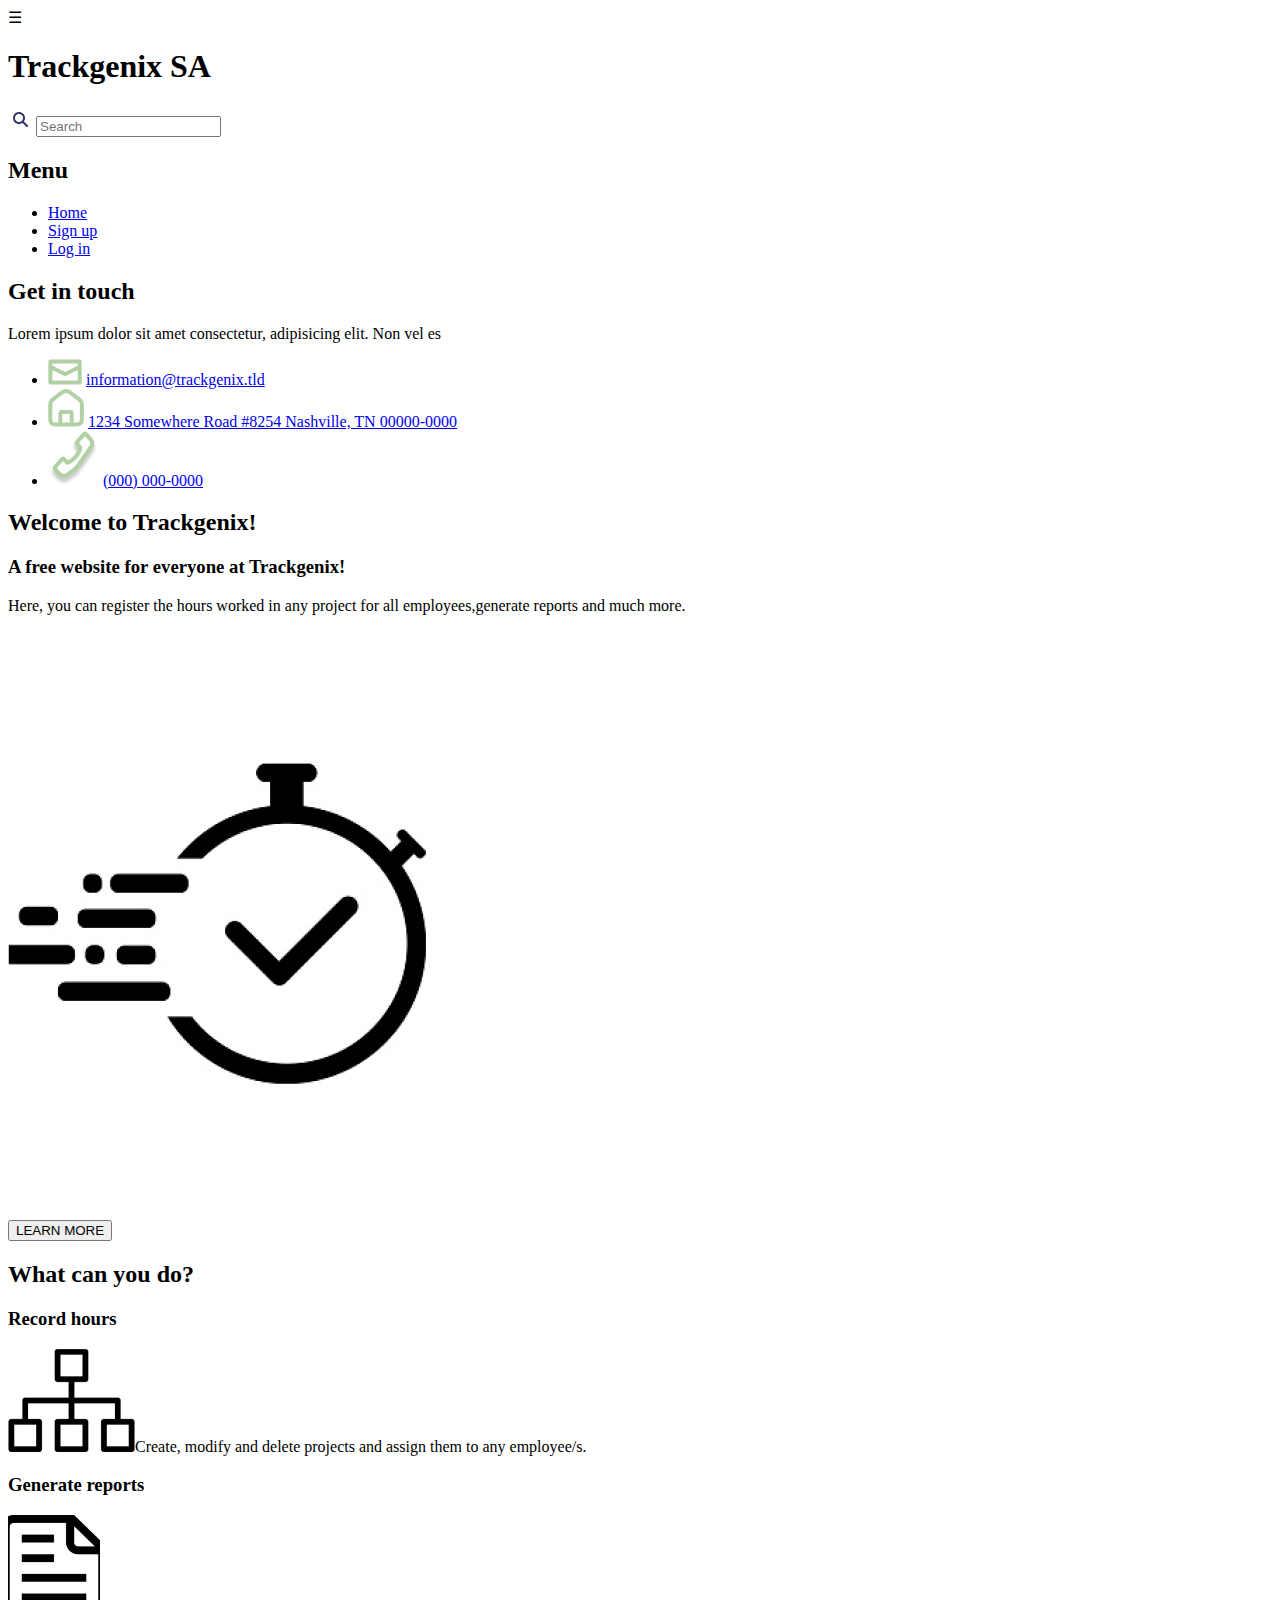
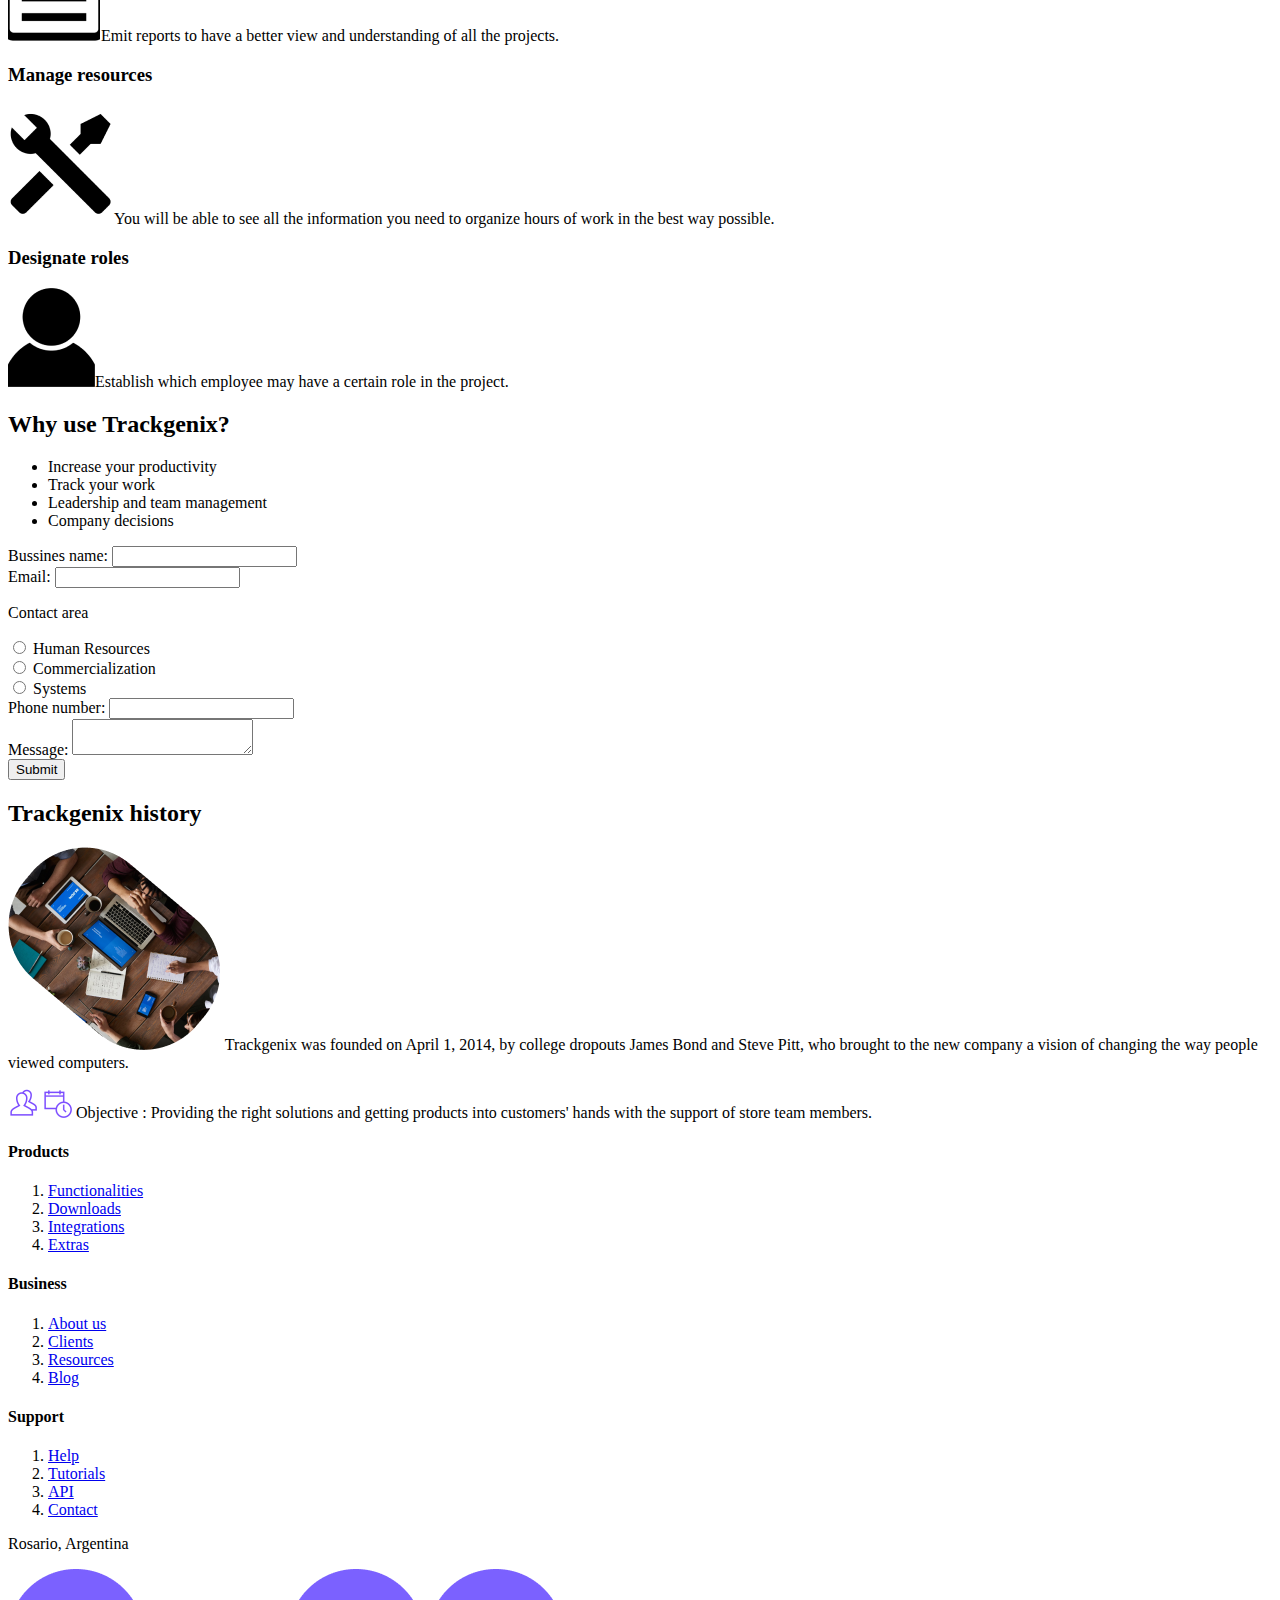
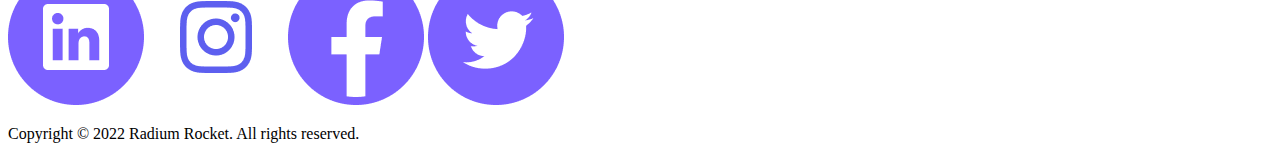
==== Semana-03/index.html @ 4012b926 "BaSP-2022: Creation of week-03 folder" ====
<!DOCTYPE html>
<html lang="en">
    <head>
        <meta charset="UTF-8">
        <meta http-equiv="X-UA-Compatible" content="IE=edge">
        <meta name="viewport" content="width=device-width, initial-scale=1.0">
        <meta name="author" content="melinabgiacone@gmail.com">
        <title>Trackgenix</title>
    </head>
    <body>
        <header>
            <div class="icon">
                <span>&#9776;</span>
                <h1>Trackgenix SA</h1>
            </div>
        </header>
        <aside>
            <div class="search">
                <img src="images/lupa.png"> 
                <input type="text" placeholder="Search">
            </div>
            <div class="menu">
                <h2>Menu</h2>
                <ul>
                    <li>
                        <a href="#">Home</a>
                    </li>
                    <li>
                        <a href="#">Sign up</a>
                    </li>
                    <li>
                        <a href="#">Log in</a>
                    </li>
                </ul>
            </div>
            <div class="touch">
                <h2>Get in touch</h2>
                <p>
                    Lorem ipsum dolor sit amet consectetur, adipisicing elit. Non vel es
                </p>
                <ul>
                    <li>
                        <img src="images/mail.png">
                        <a href="mailito:information@trackgenix.tld">information@trackgenix.tld</a>
                    </li>
                    <li>
                        <img src="images/address.png">
                        <a href="address">1234 Somewhere Road #8254 Nashville, TN 00000-0000</a>
                    </li>
                    <li>
                        <img src="images/number.png">
                        <a href="number">(000) 000-0000</a>
                    </li>
                </ul>
            </div>
        </aside>
        <main>
            <section>
                <h2>Welcome to Trackgenix!</h2>
                <h3>A free website for everyone at Trackgenix!</h3>
                <p>
                    Here, you can register the hours worked in any project for all employees,generate reports and much more.
                </p>
                <img src="images/clock.png">
                <form>
                    <a href="#">
                    <input type="button" value="LEARN MORE">
                    </a>
                </form>
            </section>
            <section>
                <h2>What can you do?</h2>
                <div class="record-hours">
                    <h3>Record hours</h3>
                    <p>
                        <img src="images/hour.png">Create, modify and delete projects and assign them to any employee/s.
                    </p>
                </div>
                <div class="generate-reports">  
                    <h3>Generate reports</h3>
                    <p>
                        <img src="images/report.png">Emit reports to have a better view and understanding of all the projects.
                    </p>
                </div>
                <div class="manage-resources">  
                    <h3>Manage resources</h3>
                    <p>
                        <img src="images/resources.png">You will be able to see all the information you need to organize hours of work in the best way possible.
                    </p>
                </div>
                <div class="designate-roles"> 
                    <h3>Designate roles</h3>
                    <p>
                        <img src="images/roles.png">Establish which employee may have a certain role in the project.
                    </p>
                </div>
            </section>
            <section>
                <h2>Why use Trackgenix?</h2>
                <ul>
                    <li>Increase your productivity</li>
                    <li>Track your work</li>
                    <li>Leadership and team management</li>
                    <li>Company decisions</li>
                </ul>
            </section>
            <section>
                <form>
                    <div class="bussines-name">
                        <label for="bname">Bussines name:</label>
                        <input type="text" id="bname" name="bname">
                    </div>
                    <div class="email">
                        <label for="email">Email:</label>
                        <input type="email" id="email" name="email">
                    </div>
                    <div class="contact-area">
                        <p>Contact area</p>
                        <input type="radio" id="hresources" name="contact-area" value="hresources">
                        <label for="hresources">Human Resources</label><br>
                        <input type="radio" id="commer" name="contact-area" value="commer">
                        <label for="commer">Commercialization</label><br>
                        <input type="radio" id="systems" name="contact-area" value="systems">
                        <label for="systems">Systems</label>
                    </div>
                    <div class="number">
                        <label for="number">Phone number:</label>
                        <input type="tel" id="number" name="number">
                    </div>
                    <div class="msg">
                        <label for="msg">Message:</label>
                        <textarea id="Msg" name="msg"></textarea>
                    </div>
                    <div class="submit">
                    <input type="submit" value="Submit">
                    </div>
                </form>
            </section>
            <section>
                <h2>Trackgenix history</h2>
                <p>
                    <img src="images/history.png">
                    Trackgenix was founded on April 1, 2014, by college dropouts James Bond and
                    Steve Pitt, who brought to the new company a vision of changing the way people viewed computers.
                </p>
                <p>
                    <img src="images/data.png">
                    <img src="images/effective.png">
                    Objective : Providing the right solutions and getting products into 
                    customers' hands with the support of store team members.
                </p>
            </section>
            <nav>
                <div class="products">
                    <h4>Products</h4>
                    <ol>
                        <li><a href="#">Functionalities</a></li>
                        <li><a href="#">Downloads</a></li>
                        <li><a href="#">Integrations</a></li>
                        <li><a href="#">Extras</a></li>
                    </ol>
                </div>
                <div class="business">
                    <h4>Business</h4>
                    <ol>
                        <li><a href="#">About us</a></li>
                        <li><a href="#">Clients</a></li>
                        <li><a href="#">Resources</a></li>
                        <li><a href="#">Blog</a></li>
                    </ol>
                </div>
                <div class="support">
                    <h4>Support</h4>
                    <ol>
                        <li><a href="#">Help</a></li>
                        <li><a href="#">Tutorials</a></li>
                        <li><a href="#">API</a></li>
                        <li><a href="#">Contact</a></li>
                    </ol>
                </div>
            </nav>
        </main>
        <footer>
            <p>Rosario, Argentina</p>
            <div class="redes-sociales">
                <a href="#"><img src="images/linkedin.png"></a>
                <a href="#"><img src="images/ig.png"></a>
                <a href="#"><img src="images/fb.png"></a>
                <a href="#"><img src="images/tw.png"></a>
            </div>
            <p>
                Copyright © 2022 Radium Rocket. All rights reserved.
            </p>
        </footer>
    </body>
</html>
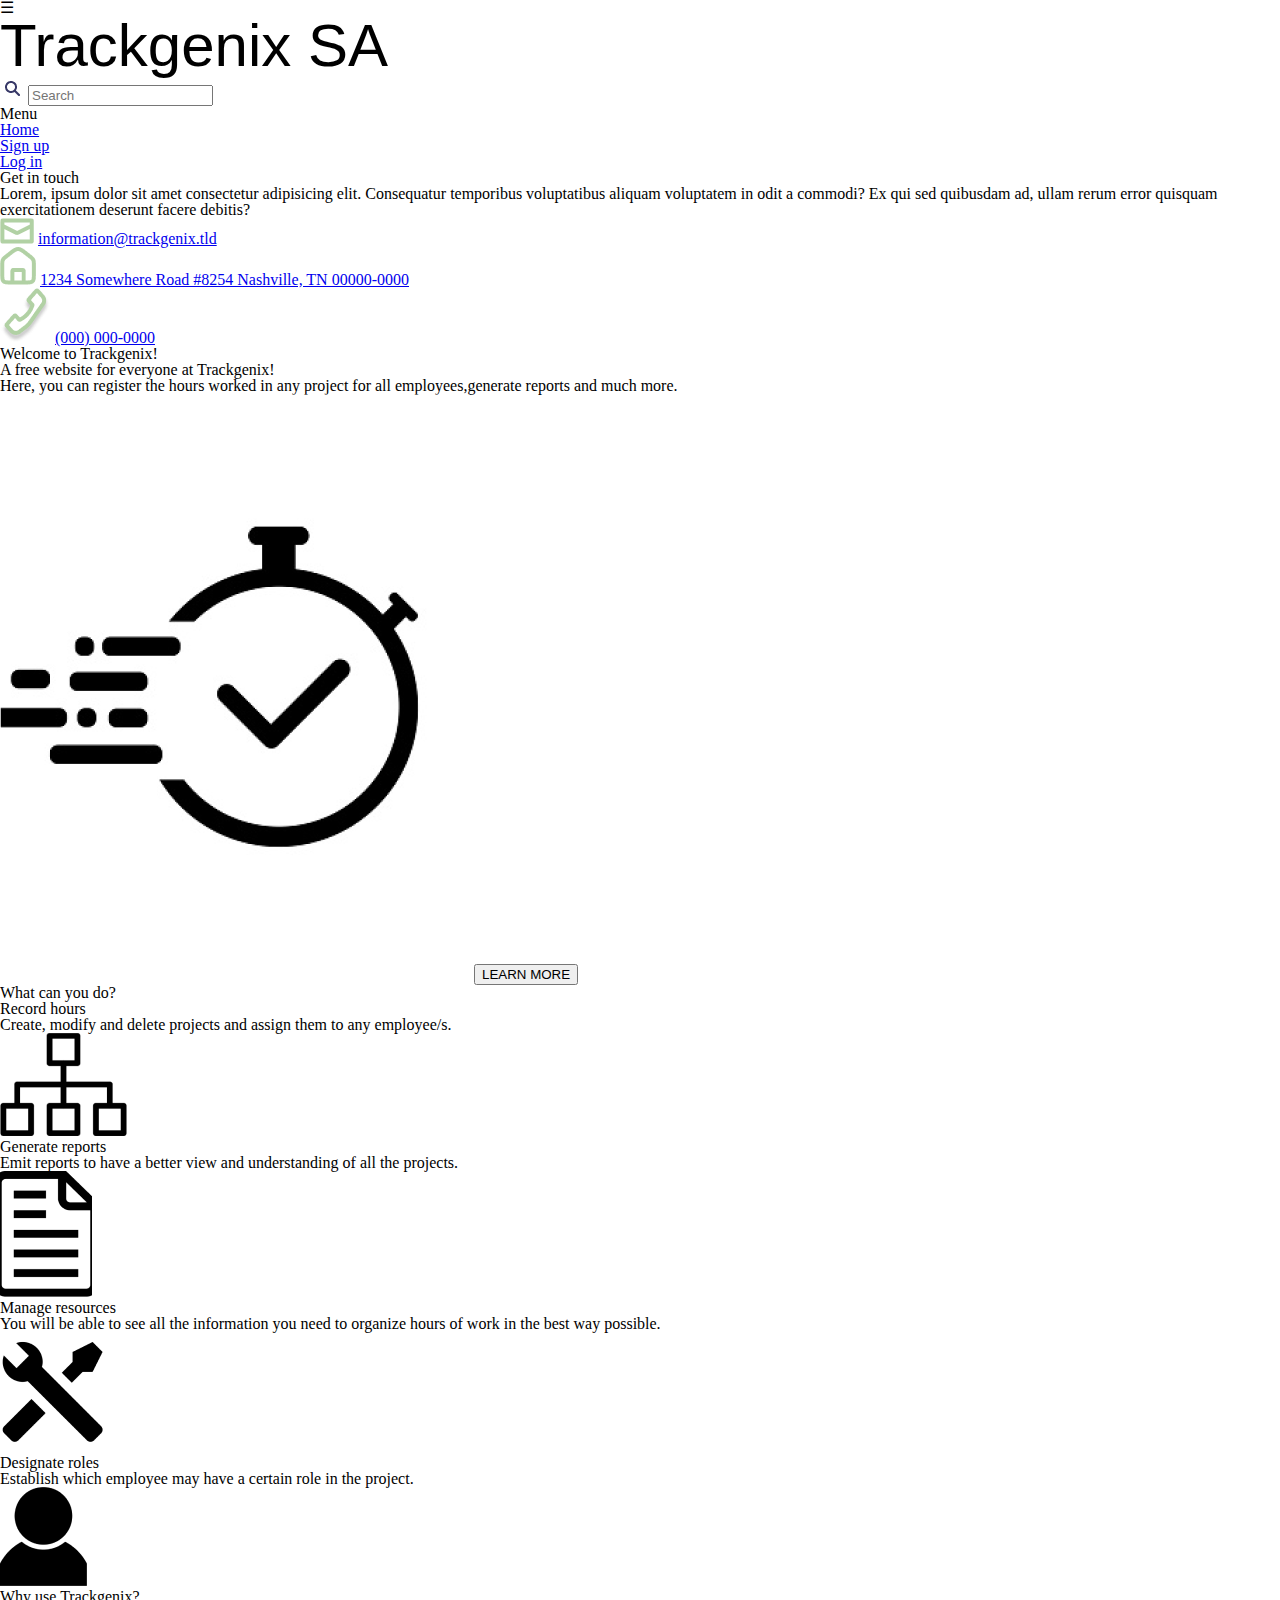
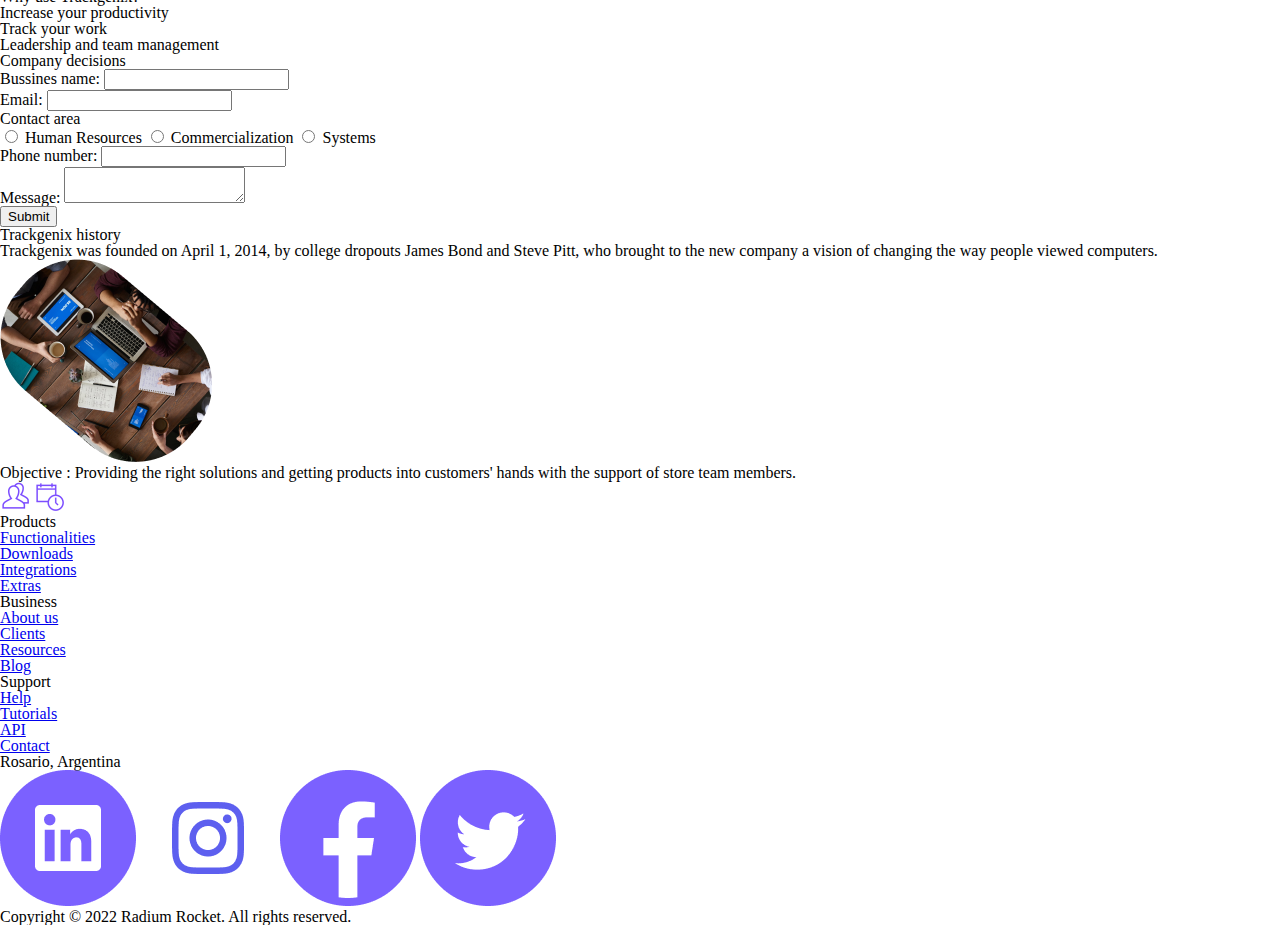
==== commit c661dbdc: "Html correcction with Diego feedback" ====
--- a/Semana-03/index.html
+++ b/Semana-03/index.html
@@ -5,6 +5,8 @@
         <meta http-equiv="X-UA-Compatible" content="IE=edge">
         <meta name="viewport" content="width=device-width, initial-scale=1.0">
         <meta name="author" content="melinabgiacone@gmail.com">
+        <link rel="stylesheet" href="./css/reset.css">
+        <link rel="stylesheet" href="./css/style.css">
         <title>Trackgenix</title>
     </head>
     <body>
@@ -16,11 +18,11 @@
         </header>
         <aside>
             <div class="search">
-                <img src="images/lupa.png"> 
+                <img src="images/lens.png" alt="magnifying glass"> 
                 <input type="text" placeholder="Search">
             </div>
             <div class="menu">
-                <h2>Menu</h2>
+                <span>Menu</span>
                 <ul>
                     <li>
                         <a href="#">Home</a>
@@ -34,21 +36,23 @@
                 </ul>
             </div>
             <div class="touch">
-                <h2>Get in touch</h2>
-                <p>
-                    Lorem ipsum dolor sit amet consectetur, adipisicing elit. Non vel es
+                <span>Get in touch</span>
+                <p>
+                    Lorem, ipsum dolor sit amet consectetur adipisicing elit. Consequatur temporibus voluptatibus 
+                    aliquam voluptatem in odit a commodi? Ex qui sed quibusdam ad, ullam rerum error quisquam 
+                    exercitationem deserunt facere debitis?
                 </p>
                 <ul>
                     <li>
-                        <img src="images/mail.png">
+                        <img src="images/mail.png" alt="email">
                         <a href="mailito:information@trackgenix.tld">information@trackgenix.tld</a>
                     </li>
                     <li>
-                        <img src="images/address.png">
+                        <img src="images/address.png" alt="address">
                         <a href="address">1234 Somewhere Road #8254 Nashville, TN 00000-0000</a>
                     </li>
                     <li>
-                        <img src="images/number.png">
+                        <img src="images/number.png" alt="phone number">
                         <a href="number">(000) 000-0000</a>
                     </li>
                 </ul>
@@ -61,38 +65,38 @@
                 <p>
                     Here, you can register the hours worked in any project for all employees,generate reports and much more.
                 </p>
-                <img src="images/clock.png">
-                <form>
-                    <a href="#">
-                    <input type="button" value="LEARN MORE">
-                    </a>
-                </form>
+                <img src="images/clock.png" alt="clock">
+                <input type="button" value="LEARN MORE">
             </section>
             <section>
                 <h2>What can you do?</h2>
                 <div class="record-hours">
                     <h3>Record hours</h3>
                     <p>
-                        <img src="images/hour.png">Create, modify and delete projects and assign them to any employee/s.
-                    </p>
+                        Create, modify and delete projects and assign them to any employee/s.
+                    </p>
+                    <img src="images/hour.png" alt="hour">
                 </div>
                 <div class="generate-reports">  
                     <h3>Generate reports</h3>
                     <p>
-                        <img src="images/report.png">Emit reports to have a better view and understanding of all the projects.
-                    </p>
+                        Emit reports to have a better view and understanding of all the projects.
+                    </p>
+                    <img src="images/report.png" alt="report">
                 </div>
                 <div class="manage-resources">  
                     <h3>Manage resources</h3>
                     <p>
-                        <img src="images/resources.png">You will be able to see all the information you need to organize hours of work in the best way possible.
-                    </p>
+                        You will be able to see all the information you need to organize hours of work in the best way possible.
+                    </p>
+                    <img src="images/resources.png" alt="resources">
                 </div>
                 <div class="designate-roles"> 
                     <h3>Designate roles</h3>
                     <p>
-                        <img src="images/roles.png">Establish which employee may have a certain role in the project.
-                    </p>
+                        Establish which employee may have a certain role in the project.
+                    </p>
+                    <img src="images/roles.png" alt="roles">
                 </div>
             </section>
             <section>
@@ -117,9 +121,9 @@
                     <div class="contact-area">
                         <p>Contact area</p>
                         <input type="radio" id="hresources" name="contact-area" value="hresources">
-                        <label for="hresources">Human Resources</label><br>
+                        <label for="hresources">Human Resources</label>
                         <input type="radio" id="commer" name="contact-area" value="commer">
-                        <label for="commer">Commercialization</label><br>
+                        <label for="commer">Commercialization</label>
                         <input type="radio" id="systems" name="contact-area" value="systems">
                         <label for="systems">Systems</label>
                     </div>
@@ -139,16 +143,16 @@
             <section>
                 <h2>Trackgenix history</h2>
                 <p>
-                    <img src="images/history.png">
                     Trackgenix was founded on April 1, 2014, by college dropouts James Bond and
                     Steve Pitt, who brought to the new company a vision of changing the way people viewed computers.
                 </p>
-                <p>
-                    <img src="images/data.png">
-                    <img src="images/effective.png">
+                <img src="images/history.png" alt="history">
+                <p>
                     Objective : Providing the right solutions and getting products into 
                     customers' hands with the support of store team members.
                 </p>
+                <img src="images/data.png" alt="security data">
+                <img src="images/effective.png" alt="effective">
             </section>
             <nav>
                 <div class="products">
@@ -183,10 +187,10 @@
         <footer>
             <p>Rosario, Argentina</p>
             <div class="redes-sociales">
-                <a href="#"><img src="images/linkedin.png"></a>
-                <a href="#"><img src="images/ig.png"></a>
-                <a href="#"><img src="images/fb.png"></a>
-                <a href="#"><img src="images/tw.png"></a>
+                <a href="#"><img src="images/linkedin.png" alt="linkedin"></a>
+                <a href="#"><img src="images/ig.png" alt="instagram"></a>
+                <a href="#"><img src="images/fb.png" alt="facebook"></a>
+                <a href="#"><img src="images/tw.png" alt="twitter"></a>
             </div>
             <p>
                 Copyright © 2022 Radium Rocket. All rights reserved.
--- a/Semana-03/css/style.css
+++ b/Semana-03/css/style.css
@@ -0,0 +1,5 @@
+h1 {
+    color: 000000;
+    font-size: 60px;
+    font-family: 'Raleway', sans-serif;
+}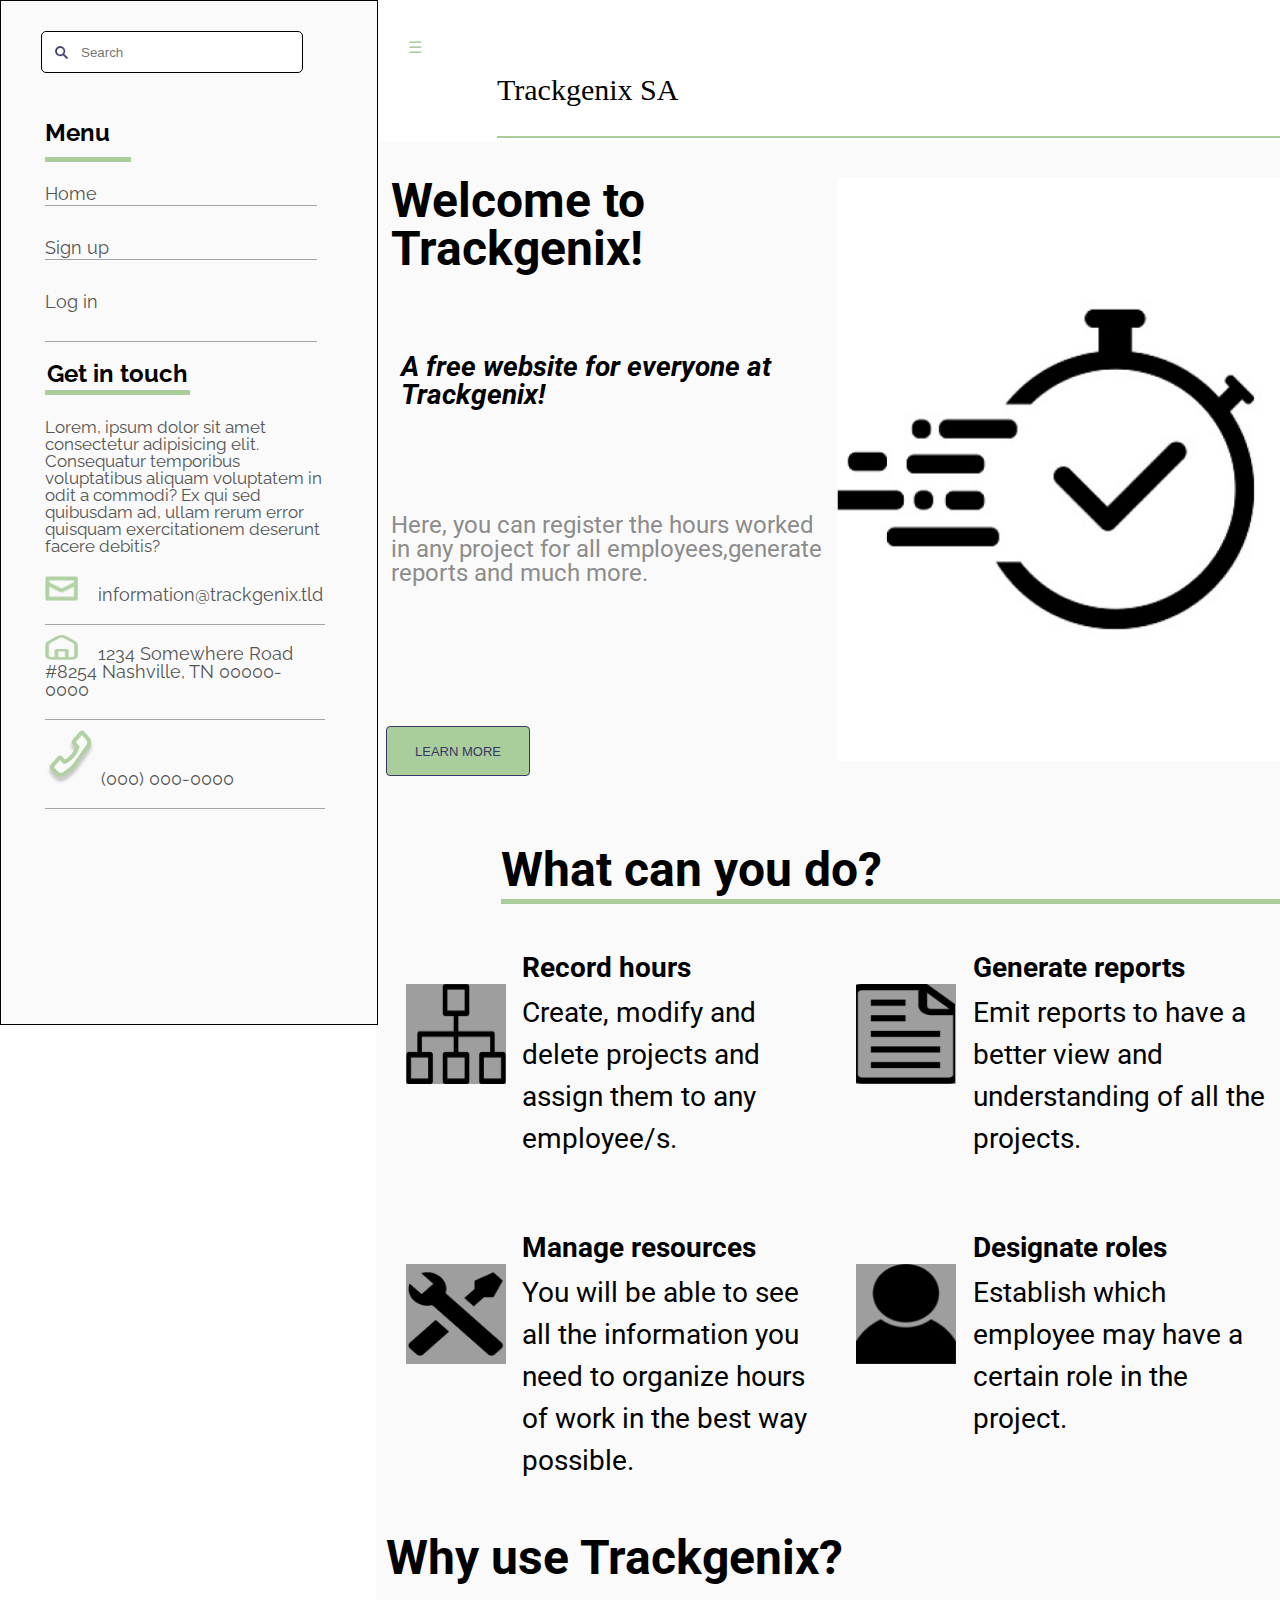
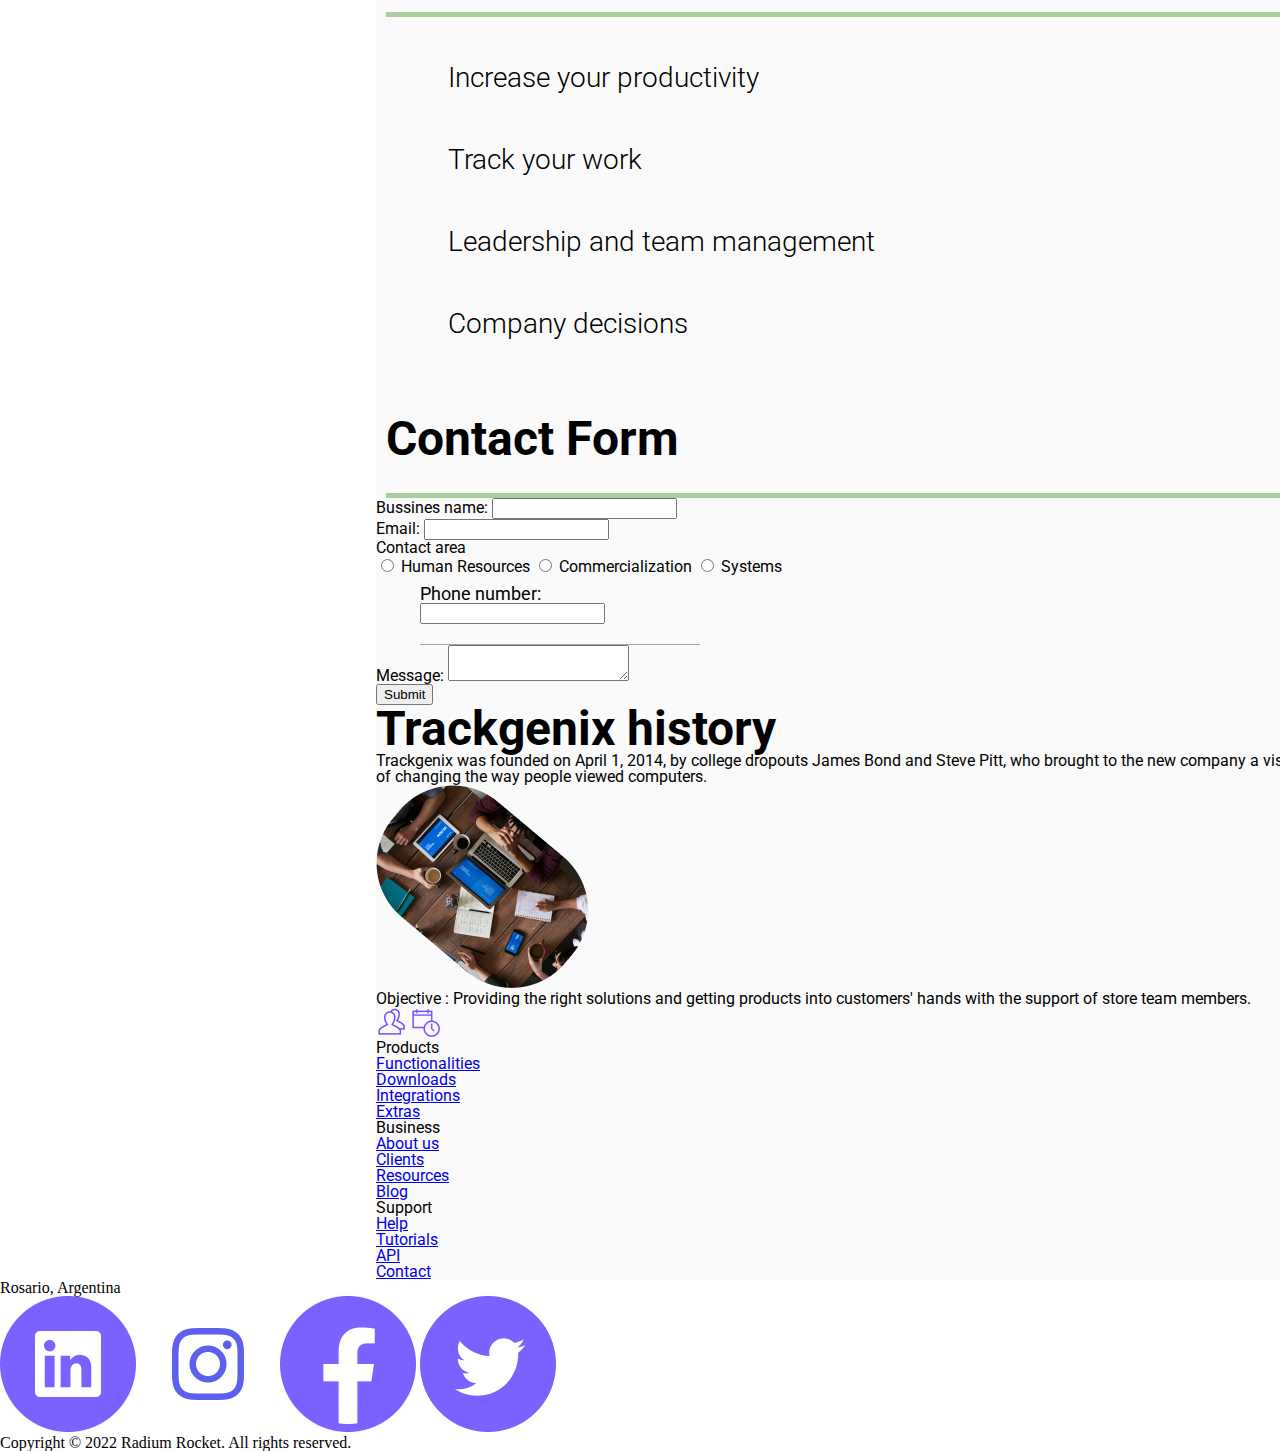
==== commit b8ee199b: "BaSP-Week03-2022: Create css for section Welcome, Why use and What can you do" ====
--- a/Semana-03/index.html
+++ b/Semana-03/index.html
@@ -7,30 +7,37 @@
         <meta name="author" content="melinabgiacone@gmail.com">
         <link rel="stylesheet" href="./css/reset.css">
         <link rel="stylesheet" href="./css/style.css">
+        <link rel="preconnect" href="https://fonts.googleapis.com"> 
+        <link rel="preconnect" href="https://fonts.gstatic.com" crossorigin> 
+        <link href="https://fonts.googleapis.com/css2?family=Raleway:wght@100&family=Roboto:wght@100&display=swap" rel="stylesheet">
+        <link rel="preconnect" href="https://fonts.googleapis.com"> 
+        <link rel="preconnect" href="https://fonts.gstatic.com" crossorigin> 
+        <link href="https://fonts.googleapis.com/css2?family=Roboto:wght@100&display=swap" rel="stylesheet">
         <title>Trackgenix</title>
     </head>
     <body>
         <header>
-            <div class="icon">
+            <div class="header">
                 <span>&#9776;</span>
                 <h1>Trackgenix SA</h1>
             </div>
+            <div class="line"></div>
         </header>
         <aside>
             <div class="search">
-                <img src="images/lens.png" alt="magnifying glass"> 
-                <input type="text" placeholder="Search">
+                <img src="images/lens.png" class="img-len" alt="magnifying glass"> 
+                <input type="text"  class="input-search" placeholder="Search">
             </div>
             <div class="menu">
-                <span>Menu</span>
+                <p>Menu</p>
                 <ul>
-                    <li>
+                    <li class="home">
                         <a href="#">Home</a>
                     </li>
-                    <li>
+                    <li class="sign-up">
                         <a href="#">Sign up</a>
                     </li>
-                    <li>
+                    <li class="log-in">
                         <a href="#">Log in</a>
                     </li>
                 </ul>
@@ -43,63 +50,72 @@
                     exercitationem deserunt facere debitis?
                 </p>
                 <ul>
-                    <li>
-                        <img src="images/mail.png" alt="email">
+                    <li class="mail">
+                        <img src="images/mail.png" class="img-mail" alt="email">
                         <a href="mailito:information@trackgenix.tld">information@trackgenix.tld</a>
                     </li>
-                    <li>
-                        <img src="images/address.png" alt="address">
+                    <li class="address">
+                        <img src="images/address.png" class="img-address" alt="address">
                         <a href="address">1234 Somewhere Road #8254 Nashville, TN 00000-0000</a>
                     </li>
-                    <li>
-                        <img src="images/number.png" alt="phone number">
+                    <li class="number">
+                        <img src="images/number.png" class="img-number" alt="phone number">
                         <a href="number">(000) 000-0000</a>
                     </li>
                 </ul>
+            </div>
             </div>
         </aside>
         <main>
-            <section>
+            <section class="introduction">
+                <img src="images/clock.png" alt="clock">
                 <h2>Welcome to Trackgenix!</h2>
                 <h3>A free website for everyone at Trackgenix!</h3>
                 <p>
                     Here, you can register the hours worked in any project for all employees,generate reports and much more.
                 </p>
-                <img src="images/clock.png" alt="clock">
                 <input type="button" value="LEARN MORE">
             </section>
-            <section>
+            <section class="what-can-you-do">
                 <h2>What can you do?</h2>
-                <div class="record-hours">
-                    <h3>Record hours</h3>
-                    <p>
-                        Create, modify and delete projects and assign them to any employee/s.
-                    </p>
+                <div class="to-do-box">
+                    <div class="content-box">
+                        <h3>Record hours</h3>
+                        <p>
+                            Create, modify and delete projects and assign them to any employee/s.
+                        </p>
+                    </div>
                     <img src="images/hour.png" alt="hour">
-                </div>
-                <div class="generate-reports">  
-                    <h3>Generate reports</h3>
-                    <p>
-                        Emit reports to have a better view and understanding of all the projects.
-                    </p>
+                </div>  
+                <div class="to-do-box">
+                    <div class="content-box">
+                        <h3>Generate reports</h3>
+                        <p>
+                            Emit reports to have a better view and understanding of all the projects.
+                        </p>
+                    </div>
                     <img src="images/report.png" alt="report">
-                </div>
-                <div class="manage-resources">  
-                    <h3>Manage resources</h3>
-                    <p>
-                        You will be able to see all the information you need to organize hours of work in the best way possible.
-                    </p>
+                </div>  
+                <div class="to-do-box">  
+                    <div class="content-box">
+                        <h3>Manage resources</h3>
+                        <p>
+                            You will be able to see all the information you need to organize hours of work in the best way possible.
+                        </p>
+                    </div>
                     <img src="images/resources.png" alt="resources">
                 </div>
-                <div class="designate-roles"> 
-                    <h3>Designate roles</h3>
-                    <p>
-                        Establish which employee may have a certain role in the project.
-                    </p>
+                <div class="to-do-box">
+                    <div class="content-box">
+                        <h3>Designate roles</h3>
+                        <p>
+                            Establish which employee may have a certain role in the project.
+                        </p>
+                    </div>
                     <img src="images/roles.png" alt="roles">
                 </div>
             </section>
-            <section>
+            <section class="why-use">
                 <h2>Why use Trackgenix?</h2>
                 <ul>
                     <li>Increase your productivity</li>
@@ -108,7 +124,8 @@
                     <li>Company decisions</li>
                 </ul>
             </section>
-            <section>
+            <section class="contact-form">
+                <h2>Contact Form</h2>
                 <form>
                     <div class="bussines-name">
                         <label for="bname">Bussines name:</label>
--- a/Semana-03/css/style.css
+++ b/Semana-03/css/style.css
@@ -1,5 +1,352 @@
-h1 {
-    color: 000000;
-    font-size: 60px;
+    .header {
+        display: inline-block;
+        width: 1064px;
+        height: 156px;
+        margin-left: 376px;
+    }
+
+    .header > span {
+                    display:inline-block;
+                    position: absolute;
+                    width: 36px;
+                    height: 36px;
+                    margin-left: 32px;
+                    margin-top: 40px;
+                    color: #AACE9B;
+                }
+    
+    .header > h1 {
+                    margin-left: 121px;
+                    margin-top: 75px;
+                    color: #000000;
+                    font-size: 30px;
+                }
+
+    .line {
+        border-top: 2px solid #AACE9B;
+        height: 3px;
+        max-width: 867px;
+        padding: 0px;
+        margin: -20px 0px 0px 497px;
+    }
+    
+    aside
+   {
+    position:fixed;
+    width: 376px;
+    height: 1023px;
+    left: 0;
+    top: 0;
     font-family: 'Raleway', sans-serif;
-}+    border:1px solid #000000;
+    background-color: #FAFAFA;
+    }
+
+    .search
+    {
+        margin-top: 0px;
+        margin-left: 40px;
+    }
+
+    .search > input::placeholder {
+        position: relative;
+        left: 37px;
+    }
+
+    .img-len {
+        position: absolute;
+        height: 20px;
+        width: 20px;
+        margin-top: 41px;
+        margin-left: 10px;
+        z-index: 1;
+    }
+
+    
+    .input-search
+    {   
+        position: absolute;
+        width: 256px;
+        height: 38px;
+        margin-top: 30px;
+        border: 1px solid #000000;
+        border-radius: 5px;
+    }
+
+    
+
+    .menu > p {
+        color: #000000;
+        width: 86px;
+        font-size: 24px;
+        font-weight: bold;
+        margin-top: 120px;
+        margin-left: 44px;
+        border-bottom: 5px solid #AACE9B;
+        padding-bottom: 12px;
+    }
+
+    .home {
+            width: 272px;
+            font-size: 18px; 
+            border-bottom: solid 1px #a4a4a4;
+            padding-bottom: 2px;
+            margin-top: 23px;
+            margin-left: 44px;
+    }
+
+    .home a {
+        text-decoration: none;
+        color: #545454;
+    }
+
+    .sign-up {
+            width: 272px;
+            color: #545454;
+            font-size: 18px; 
+            border-bottom: solid 1px #a4a4a4;
+            padding-bottom: 2px;
+            margin-top: 33px;
+            margin-left: 44px;
+    }
+
+    .sign-up a {
+        text-decoration: none;
+        color: #545454;
+    }
+
+
+
+    .log-in {
+            width: 272px;
+            color: #545454;
+            font-size: 18px;
+            margin-top: 33px;
+            margin-left: 44px;
+            border-bottom: solid 1px #a4a4a4;
+            padding-bottom: 30px;
+            margin-bottom: 20px;
+
+    }
+
+    .log-in a {
+        text-decoration: none;
+        color: #545454;
+    }
+
+    .touch > span {
+        color: #000000;
+        width: 179px;
+        font-size: 24px;
+        font-weight: bold;
+        margin-left: 44px;
+        border-bottom: 5px solid #AACE9B;
+        padding: 2px;
+    }
+
+    .touch > p {
+        width: 279px;
+        height: 147px;
+        color: #545454;
+        font-size: 17px;
+        margin-left: 44px;
+        margin-top: 33px;
+    }
+
+    .mail {
+        width: 280px;
+        font-size: 18px; 
+        border-bottom: solid 1px #a4a4a4;
+        padding-bottom: 20px;
+        margin-top: 10px;
+        margin-left: 44px;
+}
+
+    .mail a {
+        text-decoration: none;
+        color: #545454;
+}
+
+    .img-mail {
+        width: 33px;
+        height: 25px;
+        padding-right: 15px ;
+    }
+
+    .address {
+        width: 280px;
+        font-size: 18px; 
+        border-bottom: solid 1px #a4a4a4;
+        padding-bottom: 20px;
+        margin-top: 10px;
+        margin-left: 44px;
+}
+
+    .address a {
+        text-decoration: none;
+        color: #545454;
+}
+
+    .img-address {
+        width: 33px;
+        height: 25px;
+        padding-right: 15px ;
+    }
+
+    .number {
+        width: 280px;
+        font-size: 18px; 
+        border-bottom: solid 1px #a4a4a4;
+        padding-bottom: 20px;
+        margin-top: 10px;
+        margin-left: 44px;
+}
+
+    .number a {
+        text-decoration: none;
+        color: #545454;
+}
+
+    .img-phone {
+        width: 25px;
+        height: 25px;
+        padding-right: 15px ;
+    }
+
+    main {
+        display: inline-block;
+        margin-left: 376px;
+        font-family: 'Roboto', sans-serif;
+        background-color: #FAFAFA;
+
+    }
+   
+
+    h2 {
+        font-size: 48px;
+        font-weight: bold;
+    }
+
+    .introduction > h2 {
+        width: 413px;
+        margin-left: 15px;
+        margin-top: 36px;
+        }
+
+    .introduction > h3 {
+        width: 426px ;
+        height: 84px;
+        font-style: italic;
+        font-size: 28px;
+        margin-left: 25px;
+        margin-top: 80px;
+    }
+
+    .introduction > p {
+        width: 557px;
+        height: 180px;
+        font-size: 24px;
+        color: #8c8c8c;
+        margin-left: 15px;
+        margin-top: 76px;
+    }
+
+    .introduction > img {
+        float: right;
+        width: 469px;
+        height: 584px;
+    }
+
+    .introduction > input {
+       
+        width: 144px;
+        height: 50px;
+        font-size: 13px;
+        color: #373867;
+        border-radius: 4px;
+        margin-left: 10px;
+        margin-top: 33px;
+        border: 1px solid #373867;
+        background-color: #AACE9B;
+    }
+
+    .what-can-you-do > h2 {
+        width: 800px;
+        font-size: 48px;
+        margin-top: 70px;
+        margin-left: 125px;
+        border-bottom: 5px solid #AACE9B;
+        padding-bottom: 5px ;
+    }
+
+    h3{
+        font-size: 28px;
+        font-weight: bold;
+    }
+
+    .to-do-box {
+        display: inline-block;
+        width: 48%;
+        height: 230px;
+        padding-top: 50px;
+    }
+
+    .to-do-box img {
+        width: 100px;
+        height: 100px;
+        background-color: #9e9e9e;
+        margin-left: 30px;
+        margin-top: 30px;
+    }
+
+    .content-box {
+        float: right;
+        width: 300px;
+        height: 230px;
+    }
+
+    .content-box p {
+        font-size: 28px;
+        font-weight: 3s00;
+        line-height: 42px;
+        padding-top: 10px;
+    }
+
+    .why-use > h2 {
+        width: 920px;
+        font-size: 48px;
+        margin-top: 70px;
+        margin-left: 10px;
+        border-bottom: 5px solid #AACE9B;
+        padding-bottom: 30px ;
+    }
+
+    .why-use ul li {
+        padding-top: 40px;
+        padding-left: 72px;
+        font-size: 28px;
+        font-weight: 300;
+        line-height: 42px;
+    }
+
+    .contact-form > h2 {
+        width: 920px;
+        font-size: 48px;
+        margin-top: 70px;
+        margin-left: 10px;
+        border-bottom: 5px solid #AACE9B;
+        padding-bottom: 30px ;
+     }
+
+     
+
+
+
+
+
+
+
+    
+    
+
+    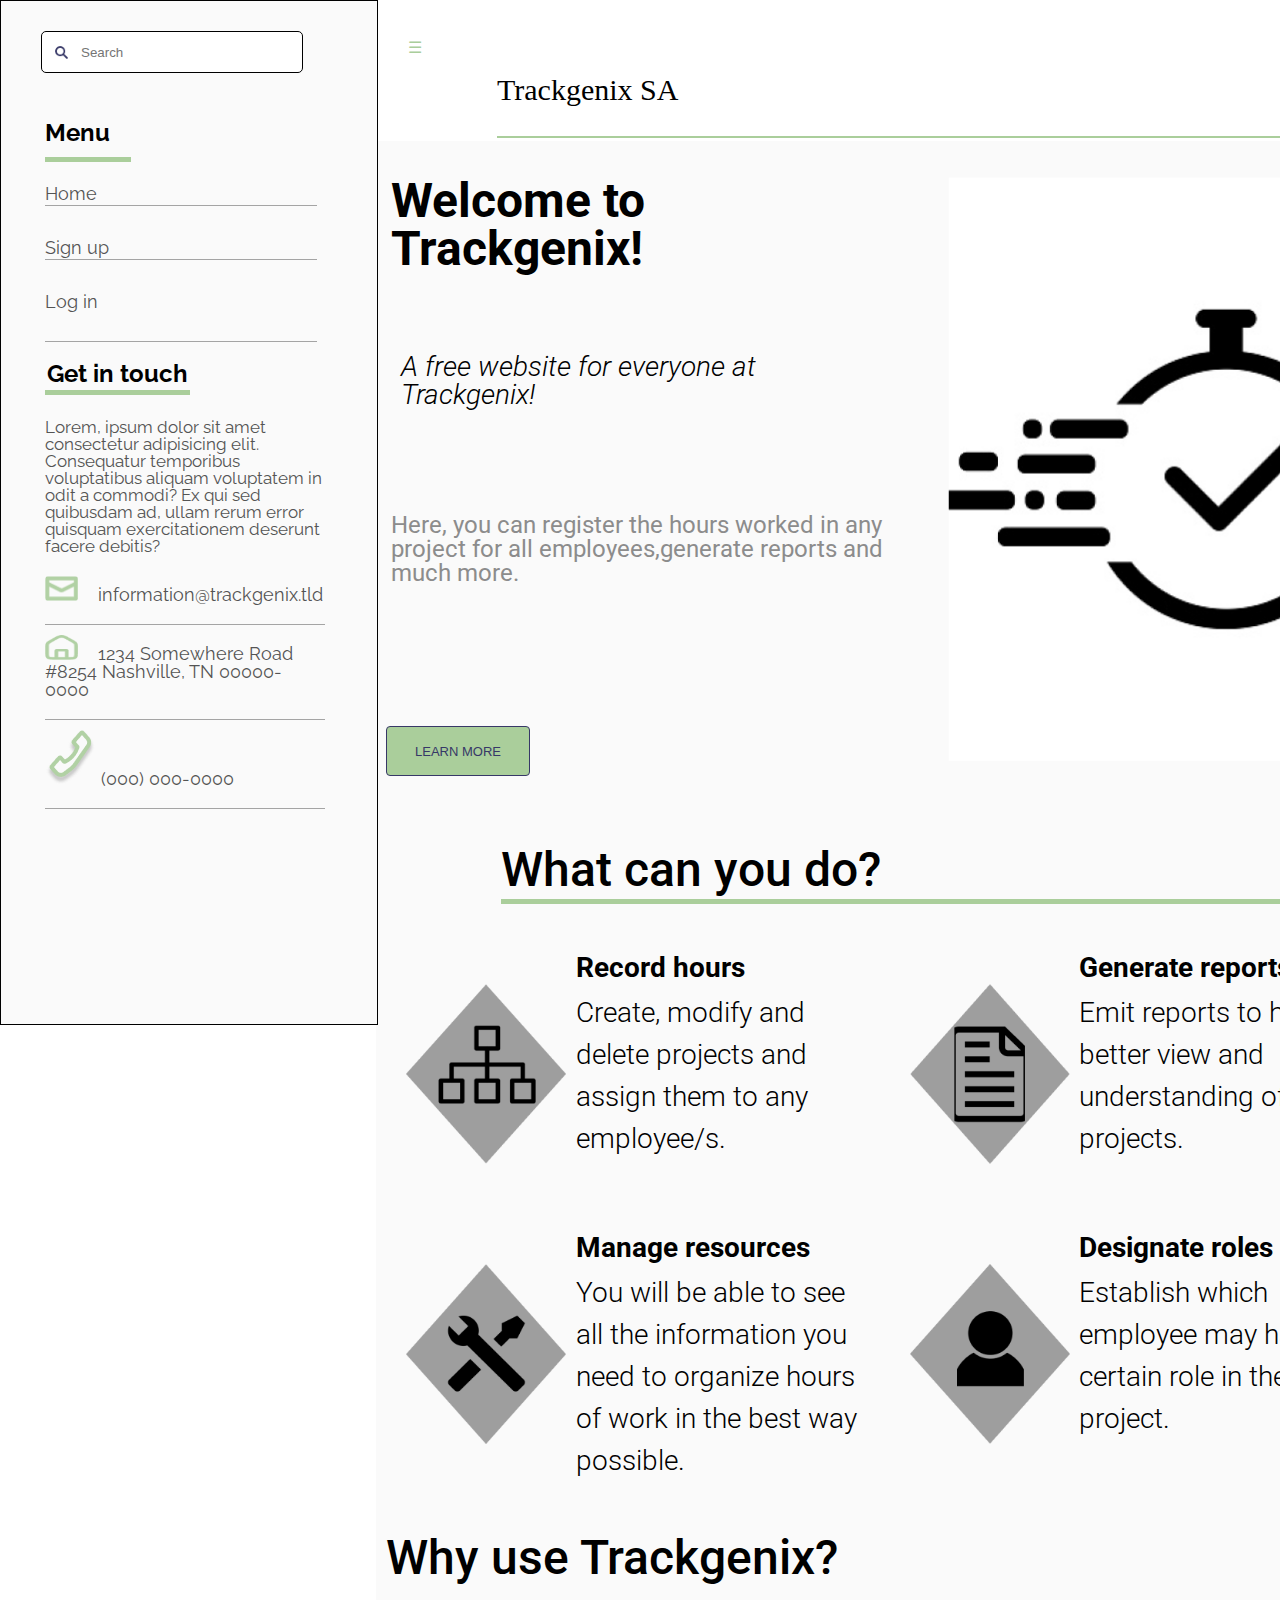
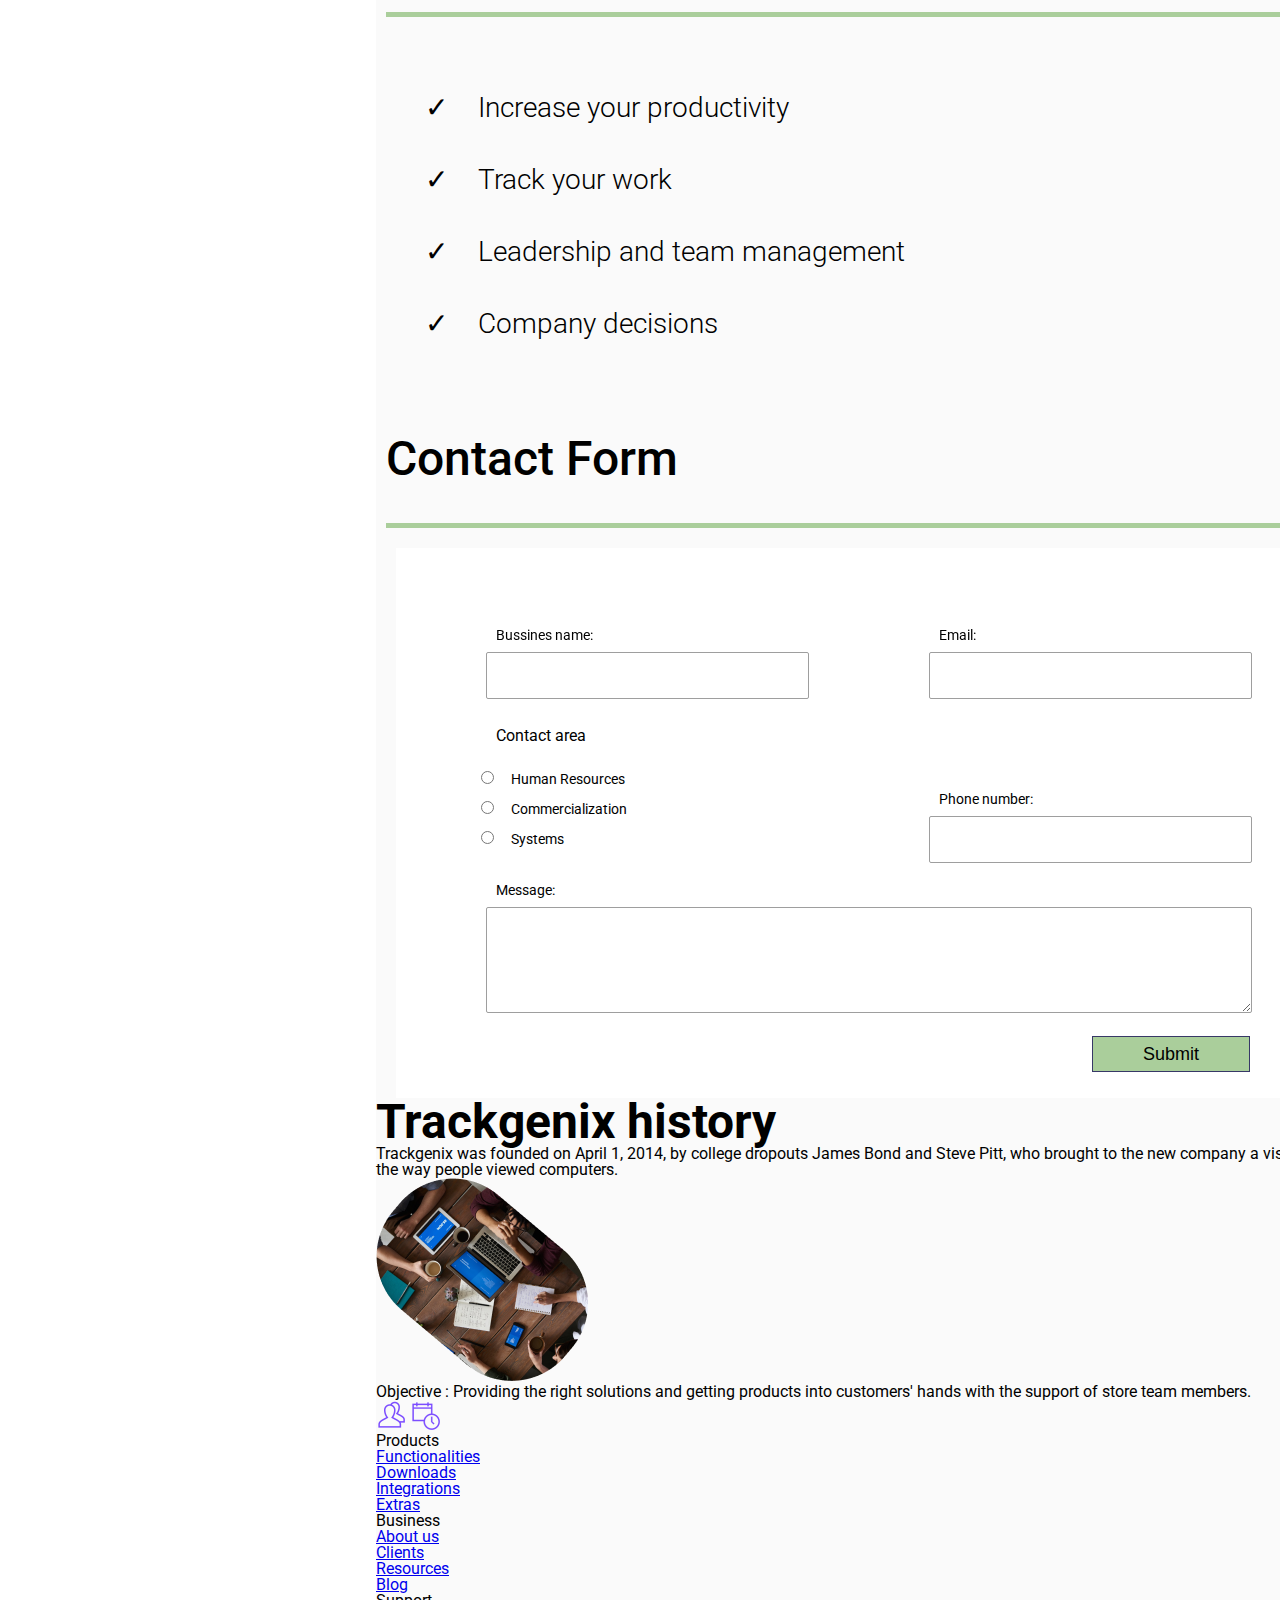
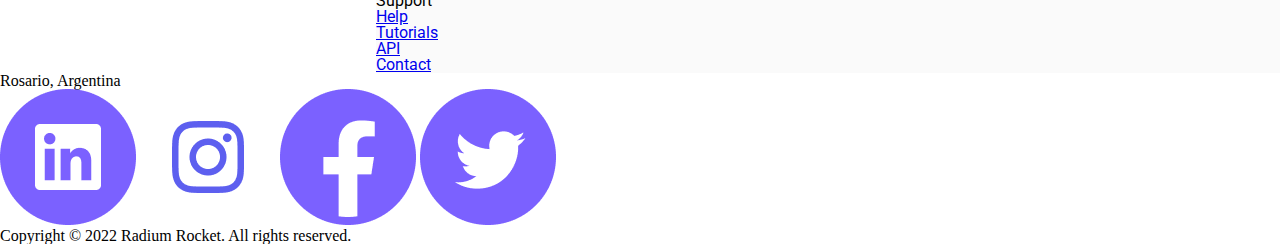
==== commit ea21fb1c: "BaSP-Week03-2022: add contact form in css" ====
--- a/Semana-03/index.html
+++ b/Semana-03/index.html
@@ -13,6 +13,12 @@
         <link rel="preconnect" href="https://fonts.googleapis.com"> 
         <link rel="preconnect" href="https://fonts.gstatic.com" crossorigin> 
         <link href="https://fonts.googleapis.com/css2?family=Roboto:wght@100&display=swap" rel="stylesheet">
+        <link rel="preconnect" href="https://fonts.googleapis.com"> 
+        <link rel="preconnect" href="https://fonts.gstatic.com" crossorigin> 
+        <link href="https://fonts.googleapis.com/css2?family=Roboto:wght@700&display=swap" rel="stylesheet">    
+        <link rel="preconnect" href="https://fonts.googleapis.com"> 
+        <link rel="preconnect" href="https://fonts.gstatic.com" crossorigin> 
+        <link href="https://fonts.googleapis.com/css2?family=Roboto:ital,wght@0,700;1,300&display=swap" rel="stylesheet">
         <title>Trackgenix</title>
     </head>
     <body>
@@ -85,7 +91,7 @@
                             Create, modify and delete projects and assign them to any employee/s.
                         </p>
                     </div>
-                    <img src="images/hour.png" alt="hour">
+                    <img src="images/records.png" alt="hour">
                 </div>  
                 <div class="to-do-box">
                     <div class="content-box">
@@ -94,7 +100,7 @@
                             Emit reports to have a better view and understanding of all the projects.
                         </p>
                     </div>
-                    <img src="images/report.png" alt="report">
+                    <img src="images/reports.png" alt="report">
                 </div>  
                 <div class="to-do-box">  
                     <div class="content-box">
@@ -117,43 +123,49 @@
             </section>
             <section class="why-use">
                 <h2>Why use Trackgenix?</h2>
-                <ul>
-                    <li>Increase your productivity</li>
-                    <li>Track your work</li>
-                    <li>Leadership and team management</li>
-                    <li>Company decisions</li>
+                <ul class="list-box-1">
+                    <li class="list-item-box-1">Increase your productivity</li>
+                    <li class="list-item-box-1">Track your work</li>
+                    <li class="list-item-box-1">Leadership and team management</li>
+                    <li class="list-item-box-1">Company decisions</li>
                 </ul>
             </section>
             <section class="contact-form">
                 <h2>Contact Form</h2>
-                <form>
-                    <div class="bussines-name">
-                        <label for="bname">Bussines name:</label>
-                        <input type="text" id="bname" name="bname">
-                    </div>
-                    <div class="email">
-                        <label for="email">Email:</label>
-                        <input type="email" id="email" name="email">
-                    </div>
-                    <div class="contact-area">
-                        <p>Contact area</p>
-                        <input type="radio" id="hresources" name="contact-area" value="hresources">
-                        <label for="hresources">Human Resources</label>
-                        <input type="radio" id="commer" name="contact-area" value="commer">
-                        <label for="commer">Commercialization</label>
-                        <input type="radio" id="systems" name="contact-area" value="systems">
-                        <label for="systems">Systems</label>
-                    </div>
-                    <div class="number">
-                        <label for="number">Phone number:</label>
-                        <input type="tel" id="number" name="number">
-                    </div>
-                    <div class="msg">
-                        <label for="msg">Message:</label>
-                        <textarea id="Msg" name="msg"></textarea>
-                    </div>
-                    <div class="submit">
-                    <input type="submit" value="Submit">
+                <form id="contact-form">
+                    <div class="content-form">
+                        <label class="label-bname" for="bname">Bussines name:</label>
+                        <input class="text-input-form-bname" type="text" name="bname">
+                    </div>
+                    <div class="content-form">
+                        <label class="label-email" for="email">Email:</label>
+                        <input class="text-input-form-email" type="email" name="email">
+                    </div>
+                    <div class="content-form">
+                        <p class="contact-area-p">Contact area</p>
+                        <div>
+                            <input class="radio-input" type="radio" name="contact-area" value="hresources">
+                            <label class="radio-label" for="hresources">Human Resources</label>
+                        </div>
+                        <div>
+                            <input class="radio-input" type="radio" name="contact-area" value="commer">
+                            <label class="radio-label" for="commer">Commercialization</label>
+                        </div>
+                        <div>
+                            <input class="radio-input" type="radio" name="contact-area" value="systems">
+                            <label class="radio-label" for="systems">Systems</label>
+                        </div>
+                    </div>
+                    <div class="content-form">
+                        <label class="label-number" for="number">Phone number:</label>
+                        <input class="input-number" type="tel" id="number" name="number">
+                    </div>
+                    <div class="content-form">
+                        <label class="label-msg" for="msg">Message:</label>
+                        <textarea class="textarea-msg" name="msg"></textarea>
+                    </div>
+                    <div>
+                        <input class="submit-form" type="submit" value="Submit">
                     </div>
                 </form>
             </section>
--- a/Semana-03/css/style.css
+++ b/Semana-03/css/style.css
@@ -1,4 +1,9 @@
-    .header {
+    label {
+        display: block;
+        font-size: 14px;
+    }
+        
+        .header {
         display: inline-block;
         width: 1064px;
         height: 156px;
@@ -225,6 +230,7 @@
     h2 {
         font-size: 48px;
         font-weight: bold;
+        font-weight: 700;
     }
 
     .introduction > h2 {
@@ -237,6 +243,7 @@
         width: 426px ;
         height: 84px;
         font-style: italic;
+        font-weight: 300;
         font-size: 28px;
         margin-left: 25px;
         margin-top: 80px;
@@ -273,6 +280,7 @@
     .what-can-you-do > h2 {
         width: 800px;
         font-size: 48px;
+        font-weight: 500;
         margin-top: 70px;
         margin-left: 125px;
         border-bottom: 5px solid #AACE9B;
@@ -292,9 +300,8 @@
     }
 
     .to-do-box img {
-        width: 100px;
-        height: 100px;
-        background-color: #9e9e9e;
+        width: 160px;
+        height: 180px;
         margin-left: 30px;
         margin-top: 30px;
     }
@@ -307,7 +314,7 @@
 
     .content-box p {
         font-size: 28px;
-        font-weight: 3s00;
+        font-weight: 300;
         line-height: 42px;
         padding-top: 10px;
     }
@@ -315,36 +322,139 @@
     .why-use > h2 {
         width: 920px;
         font-size: 48px;
+        font-weight: 500;
         margin-top: 70px;
         margin-left: 10px;
         border-bottom: 5px solid #AACE9B;
         padding-bottom: 30px ;
     }
 
-    .why-use ul li {
+    .list-box-1 {
         padding-top: 40px;
         padding-left: 72px;
         font-size: 28px;
         font-weight: 300;
         line-height: 42px;
+        list-style-type: '✓';
+    }
+
+    .list-item-box-1 {
+        padding-left: 30px;
+        padding-top: 30px;
     }
 
     .contact-form > h2 {
         width: 920px;
         font-size: 48px;
-        margin-top: 70px;
+        font-weight: 500;
+        margin-top: 90px;
         margin-left: 10px;
         border-bottom: 5px solid #AACE9B;
-        padding-bottom: 30px ;
-     }
-
-     
-
-
-
-
-
-
+        padding-bottom: 40px ;
+     }
+
+     #contact-form {
+         width: 1021px;
+         height: 550px;
+         margin-left: 20px;
+         margin-top: 20px;
+         background-color: #Ffffff;
+    }
+    
+    .content-form {
+        display: inline-block;
+    
+        width: 43%;
+    }
+
+    .text-input-form-bname {
+        width: 317px;
+        height: 43px;
+        margin-top: 20px;
+        margin-left: 90px;
+        border-radius: 2px;
+        border: 1px solid #9e9e9e;
+     }
+
+     .label-bname {
+        position: relative;
+        top: 10px;
+        margin-left: 100px;
+     }
+
+     .text-input-form-email {
+        width: 317px;
+        height: 43px;
+        margin-top: 90px;
+        margin-left: 90px;
+        border-radius: 2px;
+        border: 1px solid #9e9e9e;
+     }
+
+     .label-email {
+        position: relative;
+        top: 80px;
+        margin-left: 100px;
+     }
+
+     .contact-area-p {
+         margin-top: 29px;
+         margin-left: 100px;
+         margin-bottom: 20px;
+     }
+
+     .radio-label {
+        display: inline;
+        margin-top: 30px;
+        margin-left: 90px;
+        line-height: 30px;
+    }
+    .radio-input {
+        position: relative;
+        left:80px;
+        
+    }
+    
+
+    .label-number {
+        margin-bottom: 10px;
+        margin-left: 100px;
+     }
+
+     .input-number {
+        width: 317px;
+        height: 43px;
+        margin-left: 90px;
+        border-radius: 2px;
+        border: 1px solid #9e9e9e;
+     }
+
+     .label-msg {
+        margin-top: 20px;
+        margin-left: 100px;
+
+     }
+
+     .textarea-msg {
+         width: 760px;
+         height: 100px;
+         margin-top: 10px;
+         margin-left: 90px;
+         border-radius: 2px;
+         border: 1px solid #9e9e9e;
+     }
+
+    .submit-form {
+        position: relative;
+        left: 140px;
+        width: 158px;
+        height: 36px;
+        font-size:18px;
+        margin-top: 20px;
+        margin-left: 556px;
+        border: 1px solid #373867;
+        background-color: #AACE9B;
+    }
 
     
     
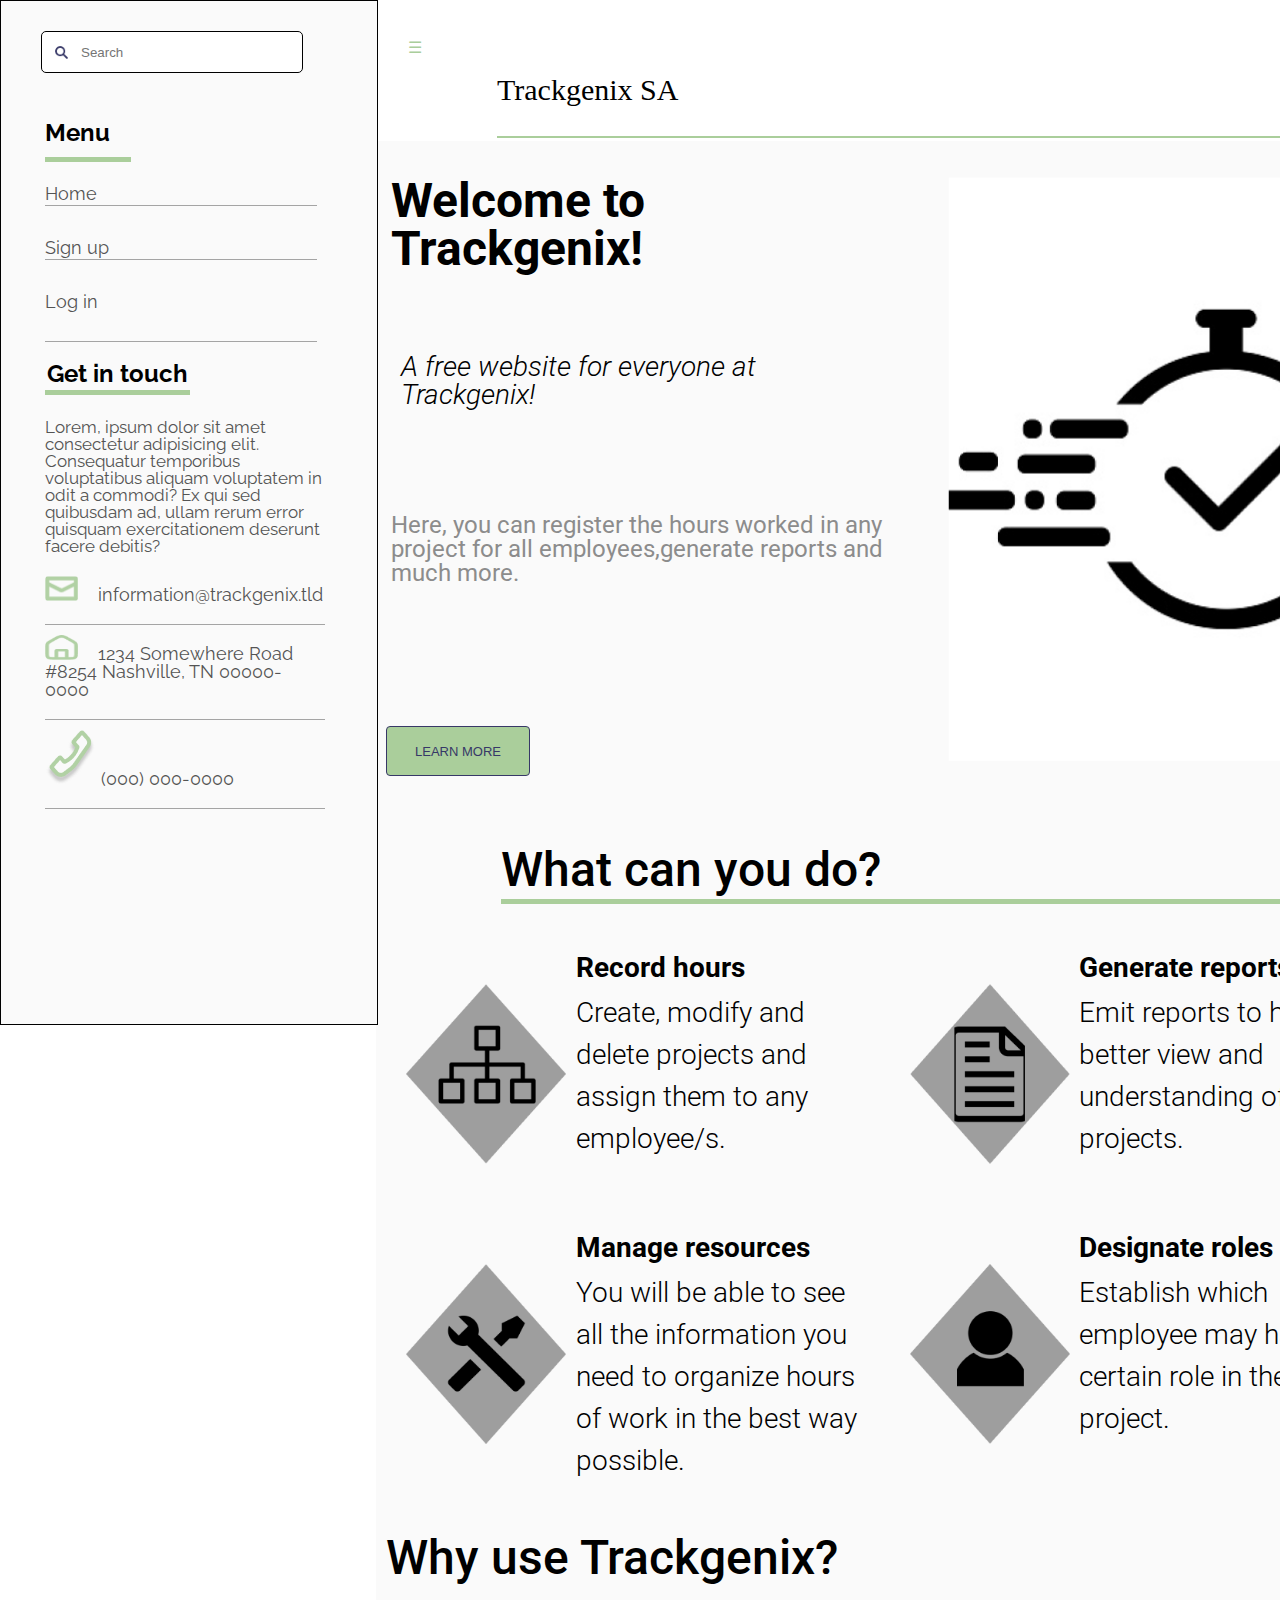
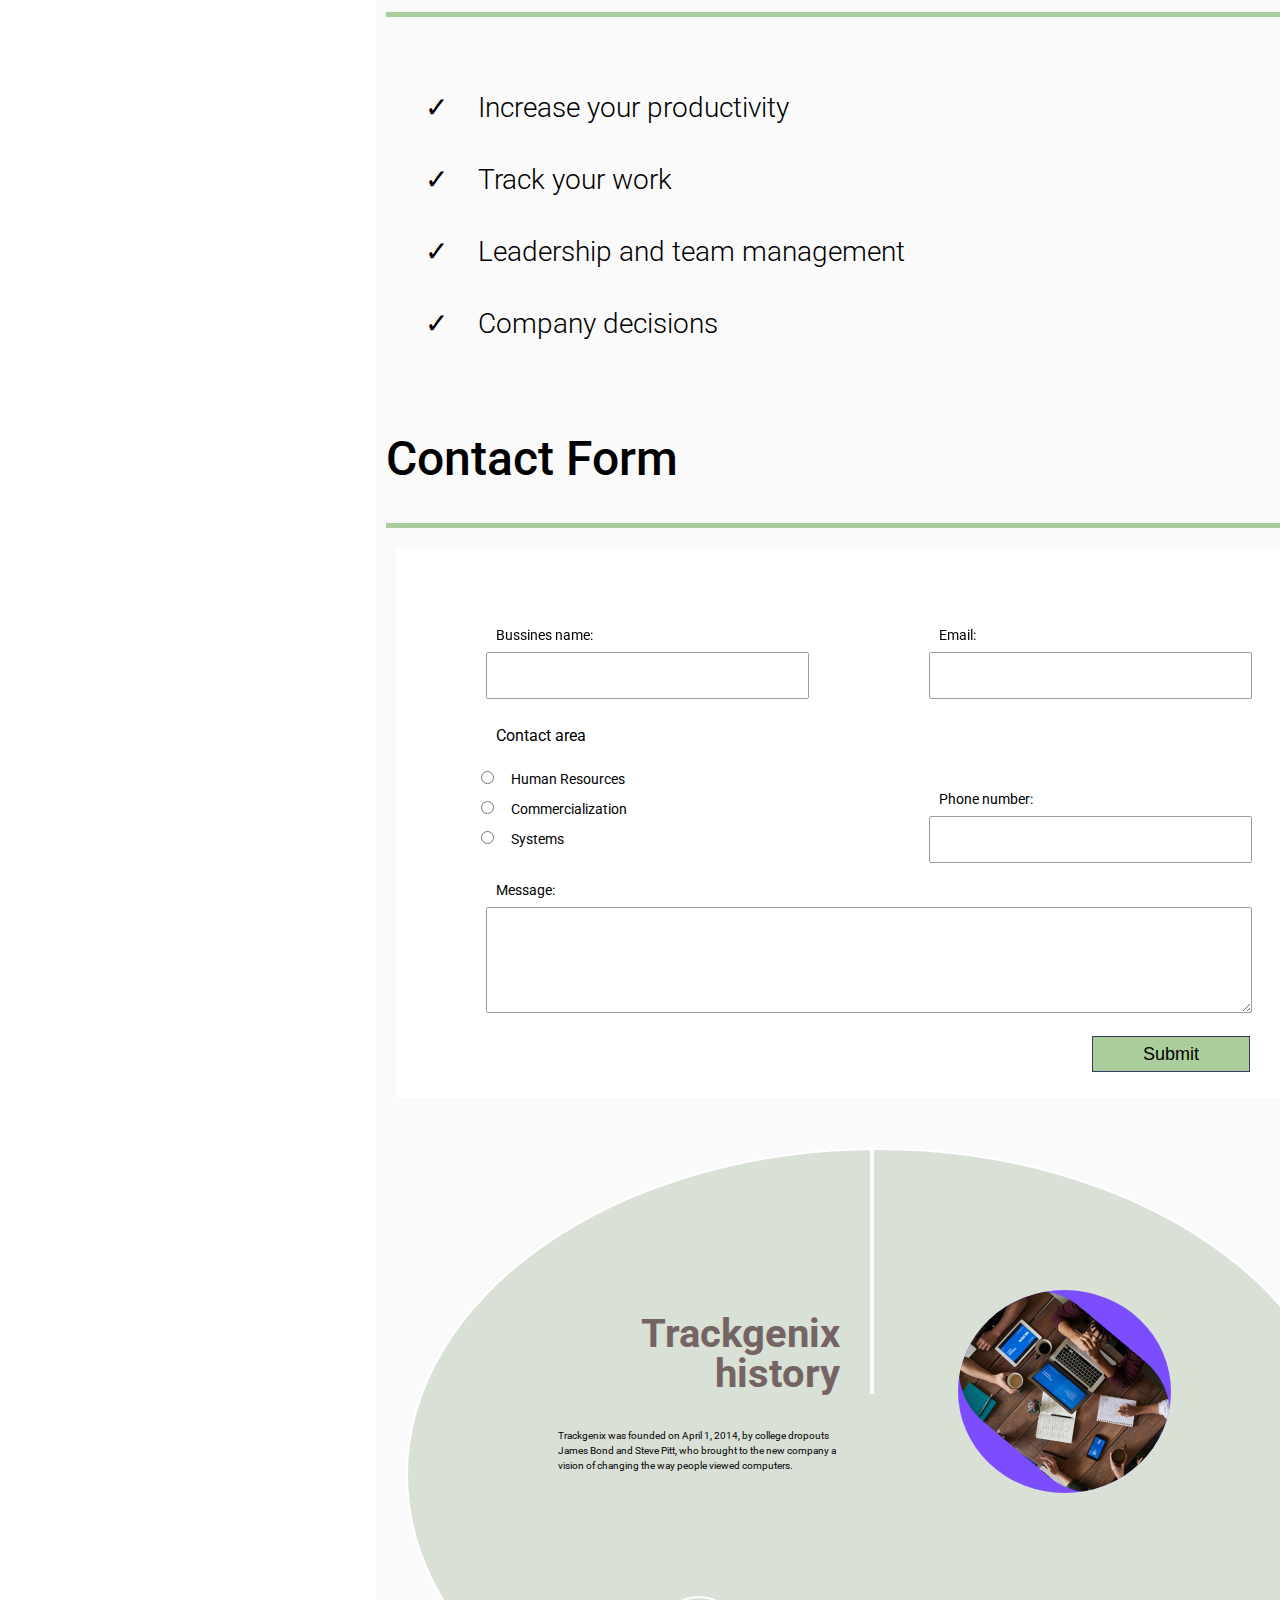
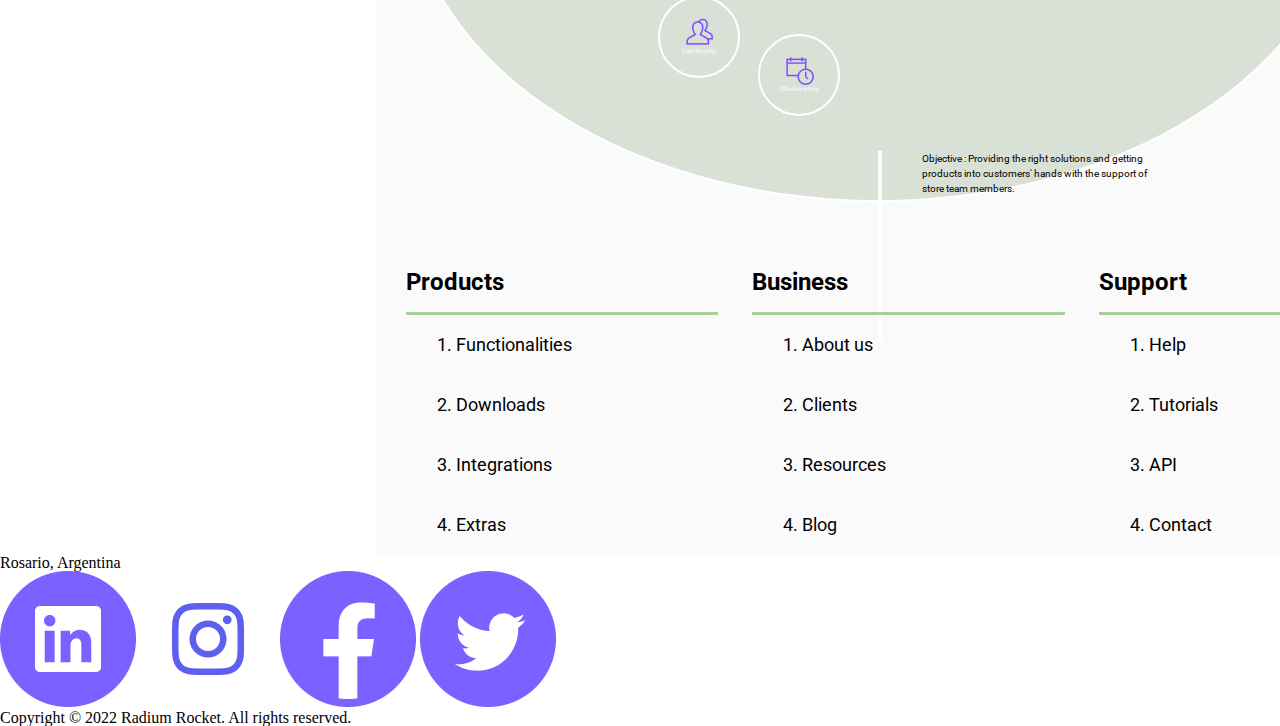
==== commit 51ea5290: "BaSP-Week03-2022 : add contact form and nav-bar" ====
--- a/Semana-03/index.html
+++ b/Semana-03/index.html
@@ -169,22 +169,31 @@
                     </div>
                 </form>
             </section>
-            <section>
-                <h2>Trackgenix history</h2>
-                <p>
+            <section class="history-trackgenix">
+                <h2 class="tittle-history">Trackgenix history</h2>
+                <p class="history-p">
                     Trackgenix was founded on April 1, 2014, by college dropouts James Bond and
                     Steve Pitt, who brought to the new company a vision of changing the way people viewed computers.
                 </p>
-                <img src="images/history.png" alt="history">
-                <p>
-                    Objective : Providing the right solutions and getting products into 
-                    customers' hands with the support of store team members.
-                </p>
-                <img src="images/data.png" alt="security data">
-                <img src="images/effective.png" alt="effective">
+                <img  class="history-img" src="images/history.png" alt="history">
+                <div class="content-history">
+                    <div class="content-data">
+                        <img class="img-data-history" src="images/data.png" alt="security data"><div>Data Security</div>
+                </div>
+                <div class="content-history">
+                    <div class="content-effective">
+                        <img class="img-data-history" src="images/effective.png" alt="effective"><div>Effective in time</div>
+                    </div>
+                </div>  
+                <div class="content-hi">
+                    <div class="objective">
+                         Objective : Providing the right solutions and getting products into 
+                        customers' hands with the support of store team members.
+                    </div>
+                </div>
             </section>
             <nav>
-                <div class="products">
+                <div class="nav-bar">
                     <h4>Products</h4>
                     <ol>
                         <li><a href="#">Functionalities</a></li>
@@ -193,7 +202,7 @@
                         <li><a href="#">Extras</a></li>
                     </ol>
                 </div>
-                <div class="business">
+                <div class="nav-bar">
                     <h4>Business</h4>
                     <ol>
                         <li><a href="#">About us</a></li>
@@ -202,7 +211,7 @@
                         <li><a href="#">Blog</a></li>
                     </ol>
                 </div>
-                <div class="support">
+                <div class="nav-bar">
                     <h4>Support</h4>
                     <ol>
                         <li><a href="#">Help</a></li>
--- a/Semana-03/css/style.css
+++ b/Semana-03/css/style.css
@@ -363,7 +363,6 @@
     
     .content-form {
         display: inline-block;
-    
         width: 43%;
     }
 
@@ -412,10 +411,8 @@
     .radio-input {
         position: relative;
         left:80px;
-        
-    }
-    
-
+     }
+    
     .label-number {
         margin-bottom: 10px;
         margin-left: 100px;
@@ -456,6 +453,124 @@
         background-color: #AACE9B;
     }
 
+    .history-trackgenix {
+        width: 940px;
+        height: 650px;
+        margin-left: 30px;
+        margin-top: 50px;
+        background-color: #D9E0D6;
+        border-radius: 50%;
+        border: 2px solid #Ffffff;
+    }
+
+    .tittle-history {
+        width: 30%;
+        font-size: 40px;
+        margin-left: 150px;
+        padding-top: 164px; 
+        padding-right: 30px;
+        border-right: 4px solid white;
+        color: #756464;
+        text-align: right;
+    }
+
+    .history-p {
+        width: 300px;
+        height: 52px;
+        font-size: 10px;
+        line-height: 15px;
+        margin-left: 150px;
+        margin-top: 34px;
+    }
+
+    .history-img {
+        margin-left: 550px;
+        margin-top: -200px;
+        background-color: #7c4dff;
+        border-radius: 50%;
+    }
+
+    .content-history {
+        display: inline-block;
+    }
+
+    .content-data {
+        width: 78px;
+        height: 78px;
+        font-size: 6px;
+        font-style: normal #fff;
+        margin-left: 250px;
+        margin-top: 100px;
+        border: 2px solid #fff;
+        border-radius: 100%;
+        text-align: center;
+        color: #Ffffff;
+     }
+
+     .content-effective {
+        width: 78px;
+        height: 78px;
+        font-size: 6px;
+        font-style: normal #fff;
+        margin-left: 350px;
+        margin-top: -200px;
+        border: 2px solid #fff;
+        border-radius: 100%;
+        text-align: center;
+        color: #Ffffff;
+    }
+
+     .img-data-history{
+        padding-top: 19px;
+    }
+
+    .objective { 
+        width: 240px;
+        height: 190px;
+        margin-top: -83px;
+        margin-left: 470px;
+        padding-left: 40px;
+        border-left: 4px solid white;
+        font-size: 10px;
+        line-height: 15px;
+    }
+
+    .nav-bar {
+        display: inline-block;
+        width: 30%;
+        font-size: 18px;
+        line-height: 60px;
+        margin-top: 50px;
+        margin-left: 30px;
+    }
+
+    h4 {
+        font-size: 24px;
+        font-weight: bold;
+        border-bottom: 3px solid #AACE9B;
+    }
+
+
+    .nav-bar ol li {
+        list-style-type: decimal;
+        margin-left: 50px;
+
+    }
+
+    .nav-bar ol li a {
+        text-decoration: none;
+        color: #000;
+    }
+
+ 
+    
+   
+        
+      
+
+    
+
+
     
     
 
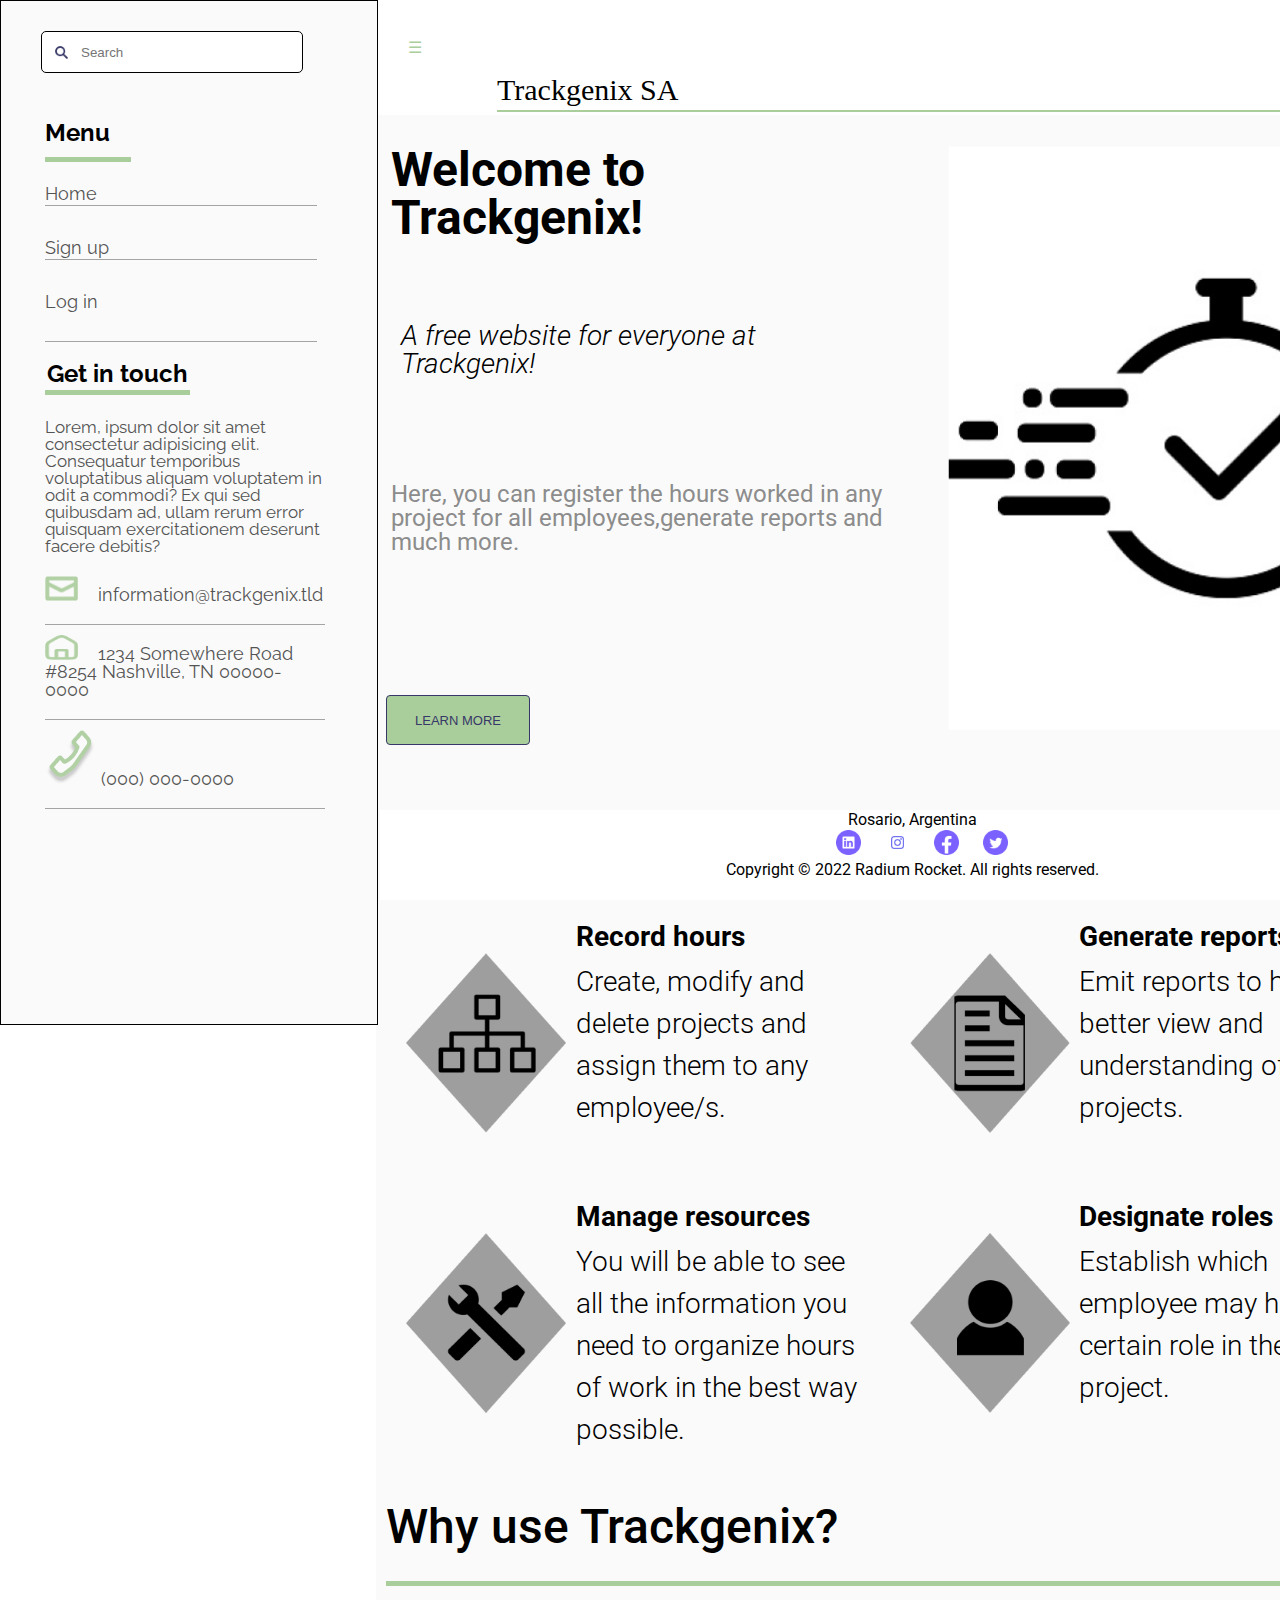
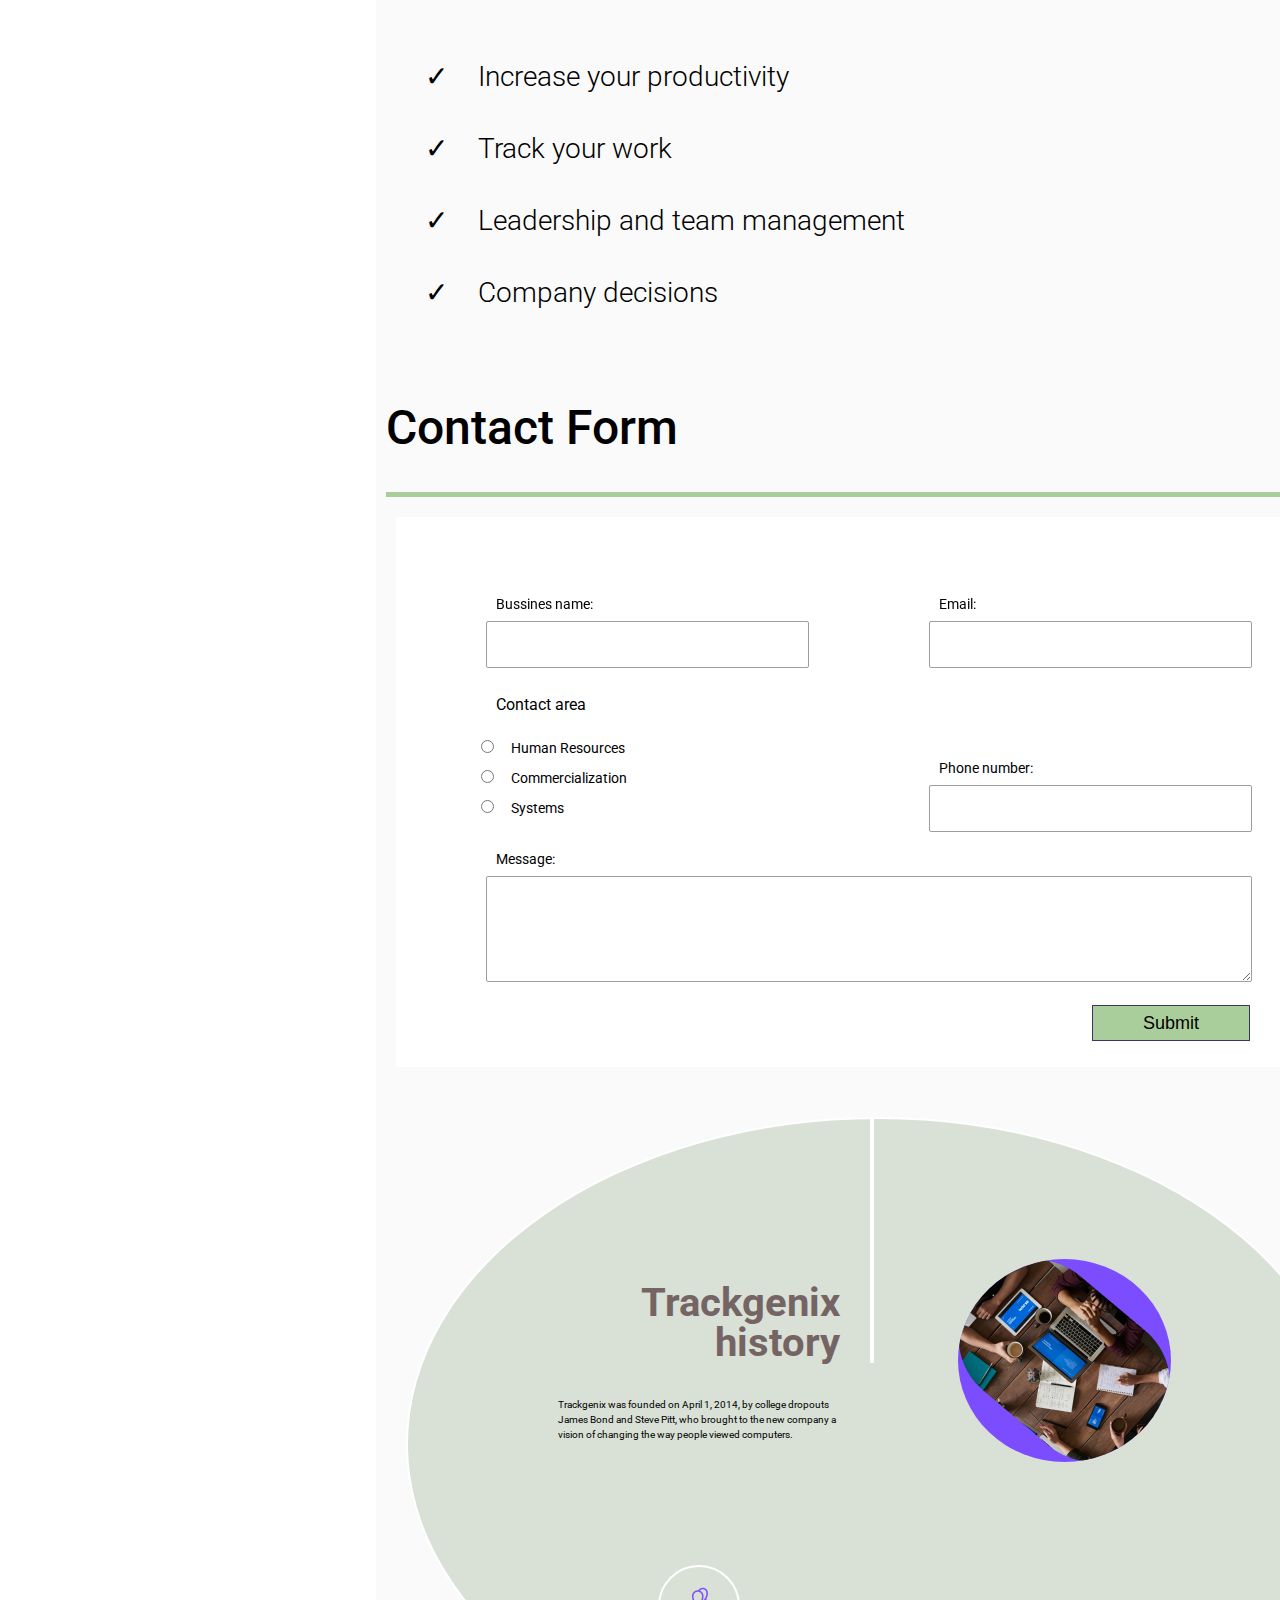
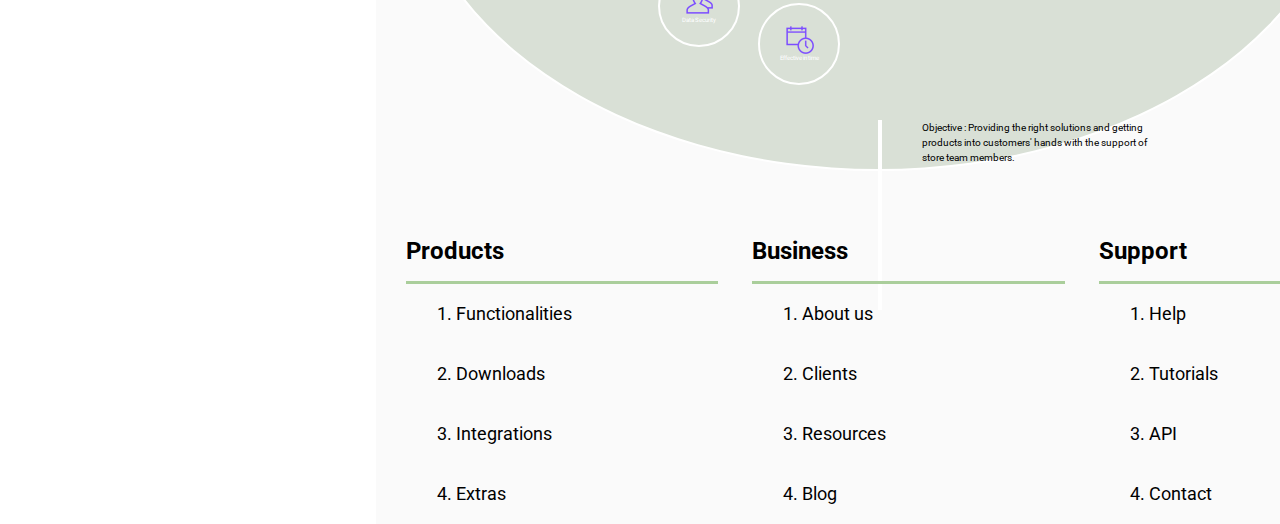
==== commit 4065139e: "BaSP-Week03-2022: add footer at css" ====
--- a/Semana-03/index.html
+++ b/Semana-03/index.html
@@ -225,10 +225,10 @@
         <footer>
             <p>Rosario, Argentina</p>
             <div class="redes-sociales">
-                <a href="#"><img src="images/linkedin.png" alt="linkedin"></a>
-                <a href="#"><img src="images/ig.png" alt="instagram"></a>
-                <a href="#"><img src="images/fb.png" alt="facebook"></a>
-                <a href="#"><img src="images/tw.png" alt="twitter"></a>
+                <a href="#"><img class="redes-sociales-img" src="images/linkedin.png" alt="linkedin"></a>
+                <a href="#"><img class="redes-sociales-img" src="images/ig.png" alt="instagram"></a>
+                <a href="#"><img class="redes-sociales-img" src="images/fb.png" alt="facebook"></a>
+                <a href="#"><img class="redes-sociales-img" src="images/tw.png" alt="twitter"></a>
             </div>
             <p>
                 Copyright © 2022 Radium Rocket. All rights reserved.
--- a/Semana-03/css/style.css
+++ b/Semana-03/css/style.css
@@ -2,11 +2,34 @@
         display: block;
         font-size: 14px;
     }
-        
-        .header {
+      
+    header {
+        position: fixed;
+        background-color: #fff;
+    }
+
+    main {
+        margin-top: 110px;
+    }
+
+    footer {
+        position: fixed;
+        bottom:0px;
+        left: 380px;
+        width: 1064px;
+        height: 90px;
+        background-color: #fff;
+        text-align: center;
+        font-family: 'Roboto', sans-serif;
+        font-size: 16px;
+        line-height: 20px;
+    }
+
+
+    .header {
         display: inline-block;
         width: 1064px;
-        height: 156px;
+        height: 130px;
         margin-left: 376px;
     }
 
@@ -562,6 +585,12 @@
         color: #000;
     }
 
+    .redes-sociales-img {
+        width: 25px;
+        height: 25px;
+        margin-left: 20px;
+    }
+
  
     
    
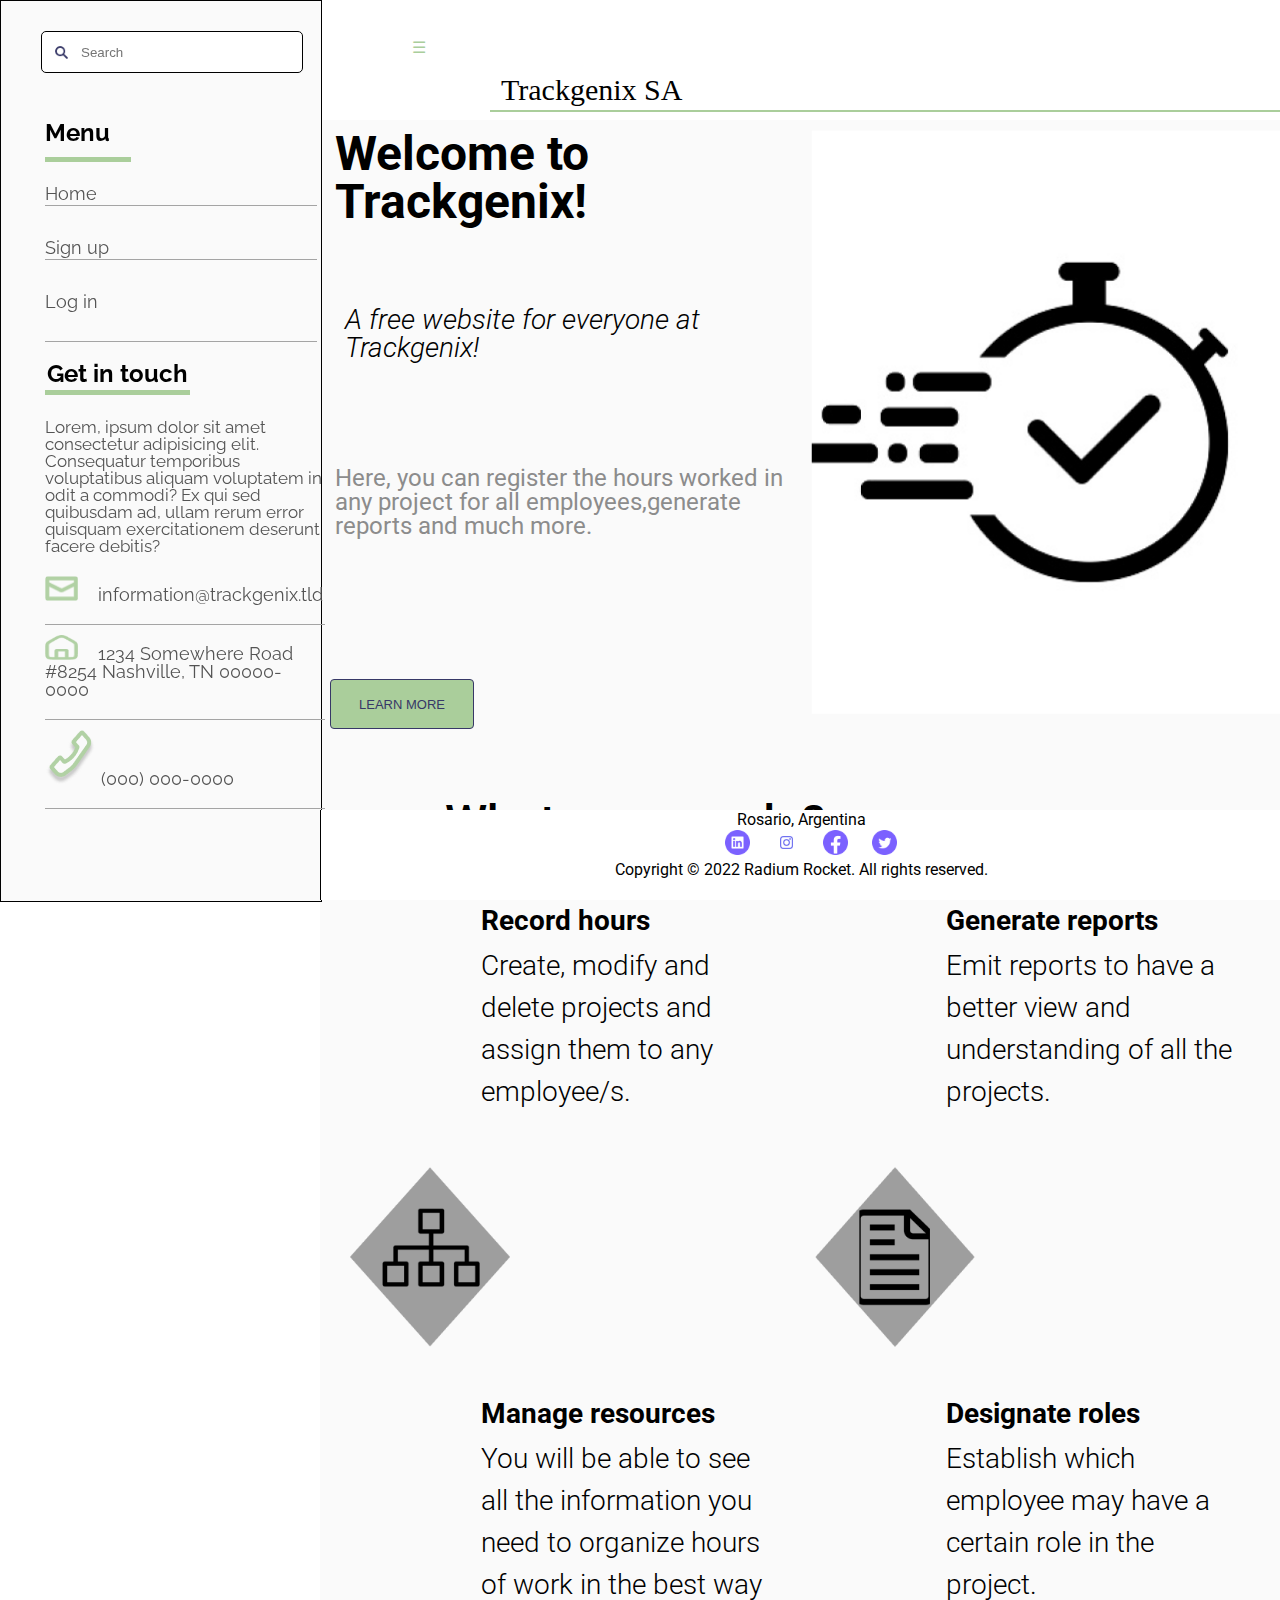
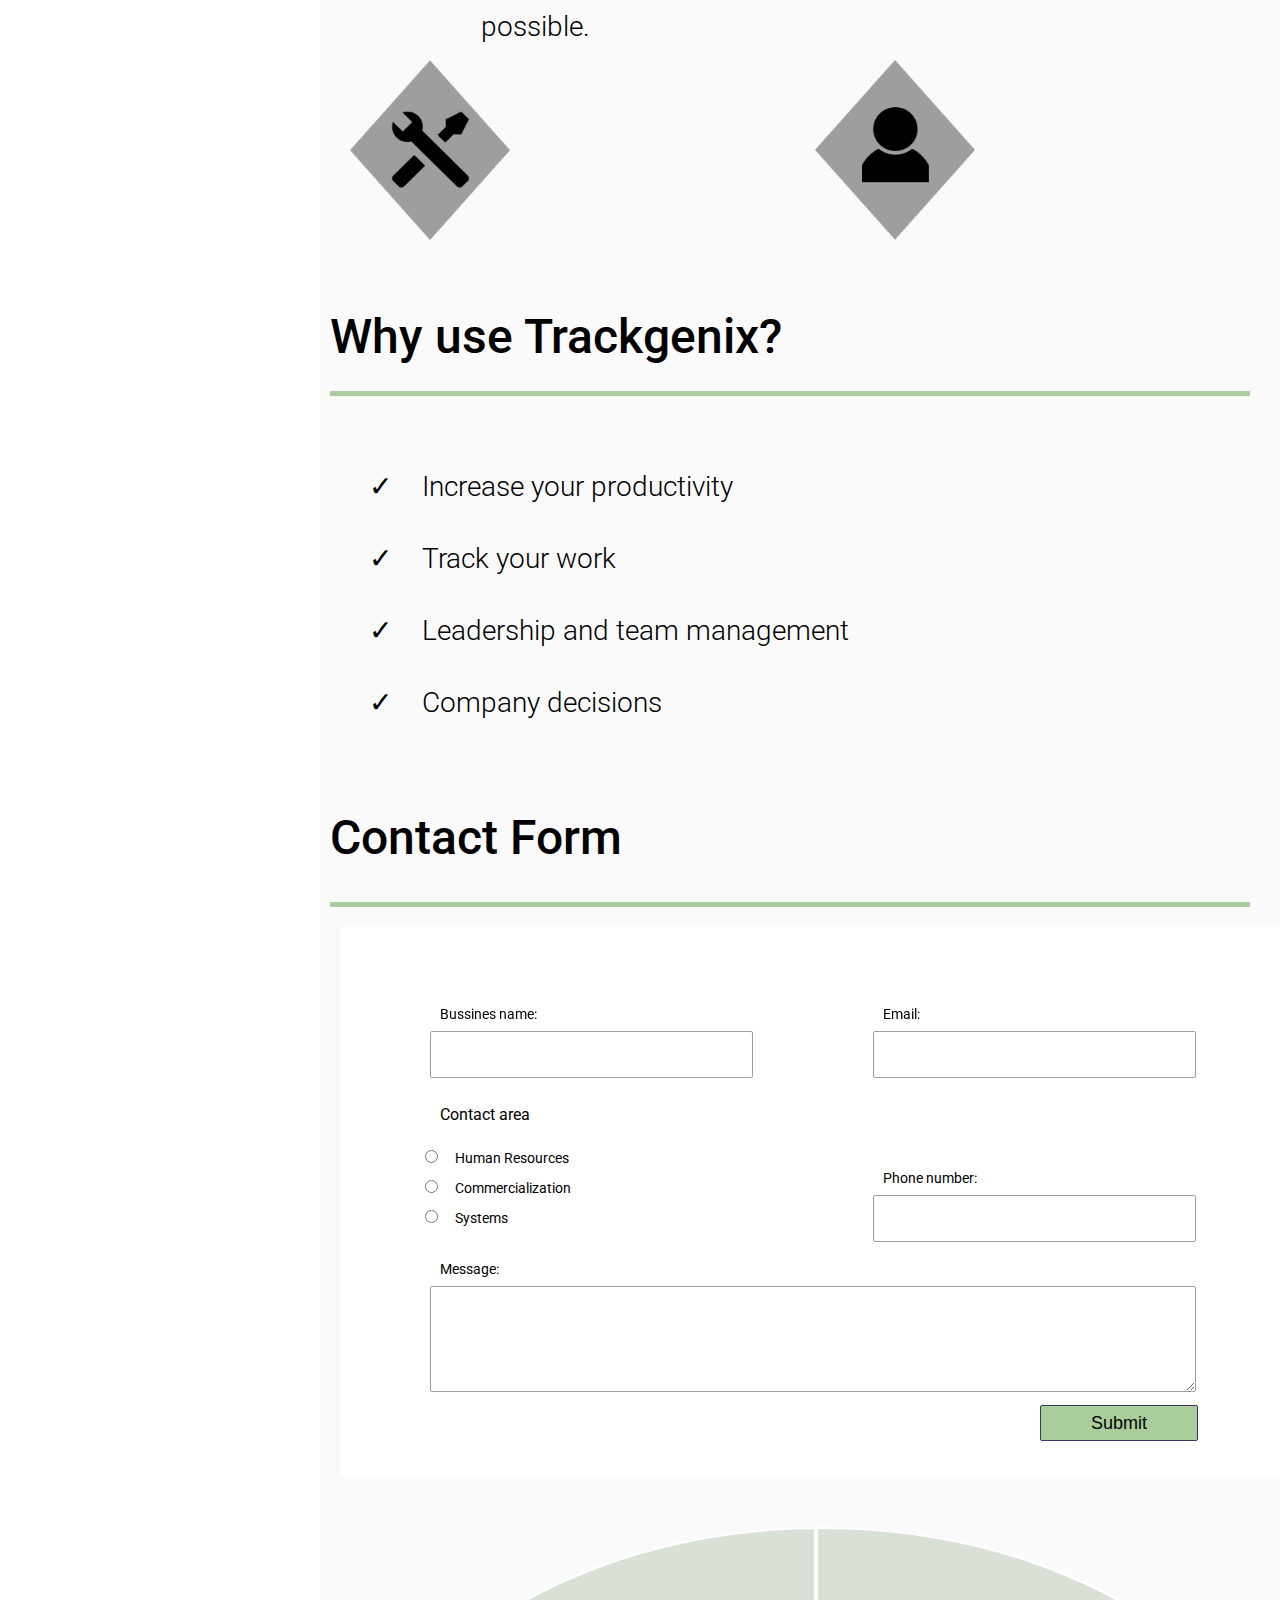
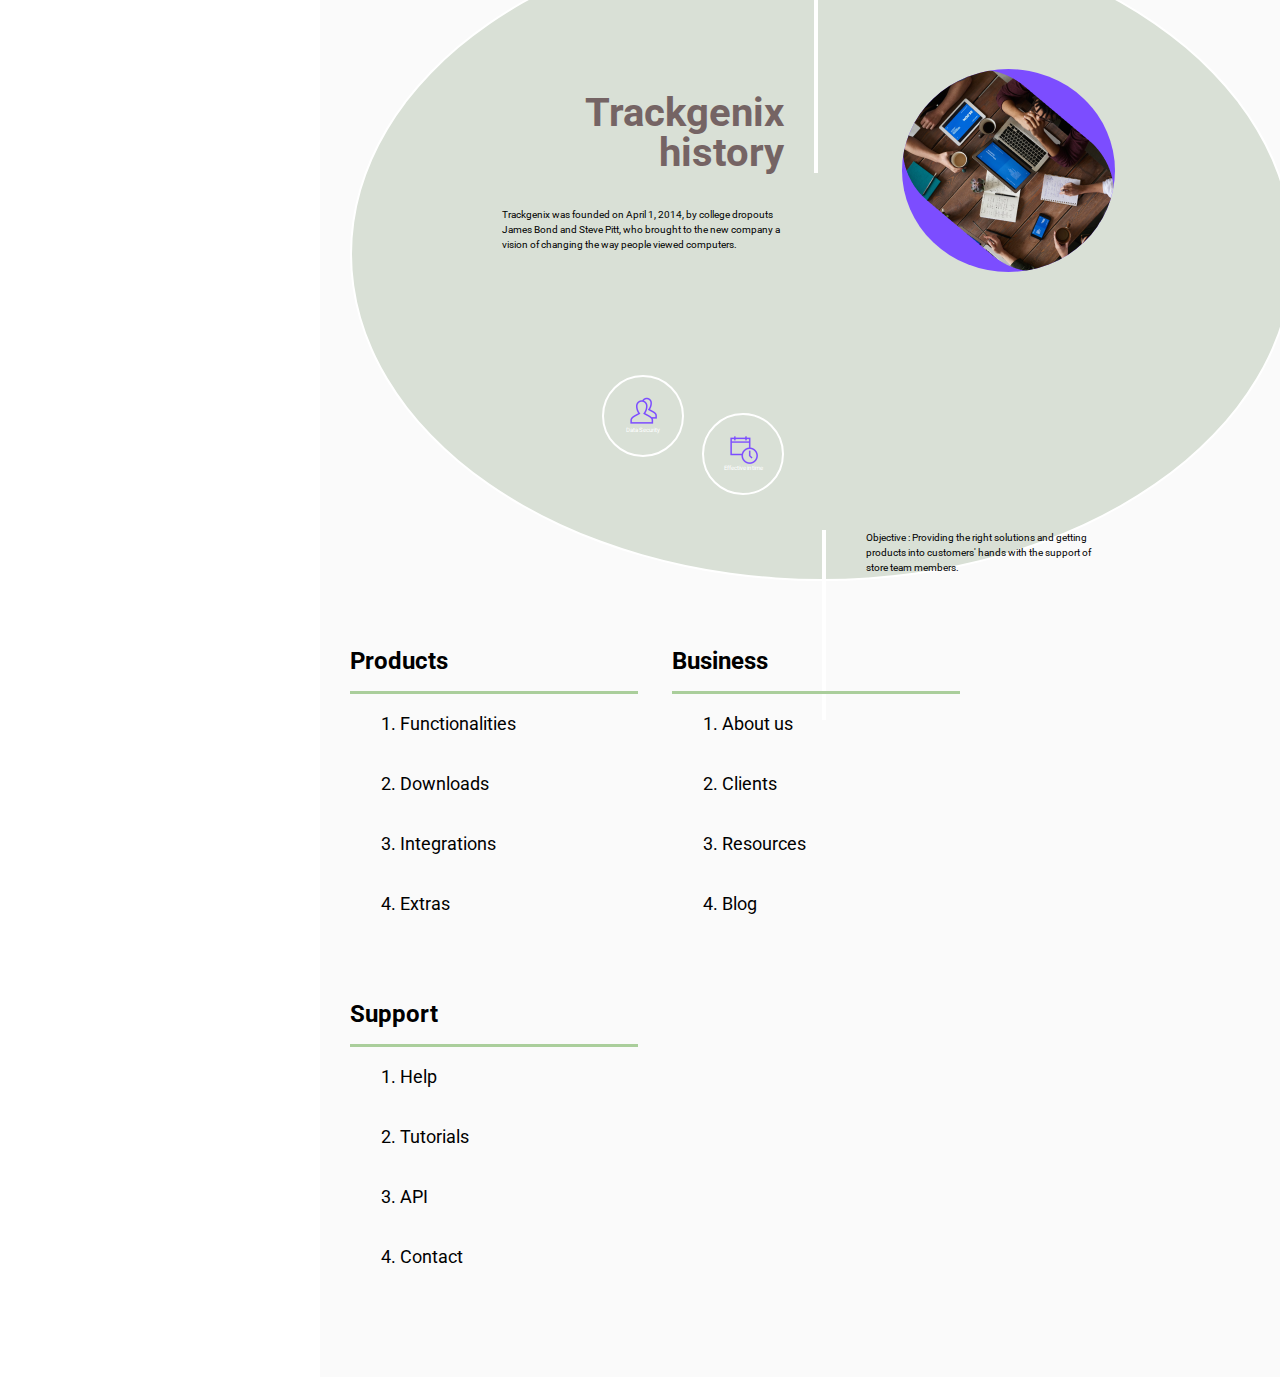
==== commit 644aaf92: "BaSP-Week03-2022: Last changes in stylesheet" ====
--- a/Semana-03/index.html
+++ b/Semana-03/index.html
@@ -224,11 +224,11 @@
         </main>
         <footer>
             <p>Rosario, Argentina</p>
-            <div class="redes-sociales">
-                <a href="#"><img class="redes-sociales-img" src="images/linkedin.png" alt="linkedin"></a>
-                <a href="#"><img class="redes-sociales-img" src="images/ig.png" alt="instagram"></a>
-                <a href="#"><img class="redes-sociales-img" src="images/fb.png" alt="facebook"></a>
-                <a href="#"><img class="redes-sociales-img" src="images/tw.png" alt="twitter"></a>
+            <div class="social-media">
+                <a href="#"><img class="social-media-img" src="images/linkedin.png" alt="linkedin"></a>
+                <a href="#"><img class="social-media-img" src="images/ig.png" alt="instagram"></a>
+                <a href="#"><img class="social-media-img" src="images/fb.png" alt="facebook"></a>
+                <a href="#"><img class="social-media-img" src="images/tw.png" alt="twitter"></a>
             </div>
             <p>
                 Copyright © 2022 Radium Rocket. All rights reserved.
--- a/Semana-03/css/style.css
+++ b/Semana-03/css/style.css
@@ -1,37 +1,82 @@
+    header {
+        position: fixed;
+        background-color: #fff;
+    }
+    
+    aside {
+        position:fixed;
+        width: 25%;
+        height: 100vh;
+        background-color: #FAFAFA;
+        border:1px solid #000000;
+        font-family: 'Raleway', sans-serif;
+    }
+
+    main {
+        display: inline-block;
+        width:75%;
+        margin-left: 25%;
+        margin-top: 110px;
+        padding-bottom: 90px;
+        background-color: #FAFAFA;
+        font-family: 'Roboto', sans-serif;
+    }
+
+    h2 {
+        font-size: 48px;
+        font-weight: bold;
+        font-weight: 700;
+    }
+
+    h3{
+        font-size: 28px;
+        font-weight: bold;
+    }
+
+    h4 {
+        border-bottom: 3px solid #AACE9B;
+        font-size: 24px;
+        font-weight: bold;
+    }
+
     label {
         display: block;
         font-size: 14px;
     }
-      
-    header {
-        position: fixed;
-        background-color: #fff;
-    }
-
-    main {
-        margin-top: 110px;
-    }
 
     footer {
         position: fixed;
         bottom:0px;
-        left: 380px;
-        width: 1064px;
+        left: 25%;
+        width: 75%;
         height: 90px;
+        line-height: 20px;
+        text-align: center;
         background-color: #fff;
-        text-align: center;
+        border-left: 1px solid #000;
+        font-size: 16px;
         font-family: 'Roboto', sans-serif;
-        font-size: 16px;
-        line-height: 20px;
-    }
+    }
+
+    #contact-form {
+        width: 1021px;
+        height: 550px;
+        margin-left: 20px;
+        margin-top: 20px;
+        background-color: #Ffffff;
+   }
+
+   /* Header */
 
 
     .header {
         display: inline-block;
         width: 1064px;
-        height: 130px;
-        margin-left: 376px;
-    }
+        height: 110px;
+        margin-left: 380px;
+    }
+    
+    
 
     .header > span {
                     display:inline-block;
@@ -51,23 +96,11 @@
                 }
 
     .line {
+        height: 3px;
+        max-width: 870px;
+        padding-top: 5px;
+        margin-left: 490px;
         border-top: 2px solid #AACE9B;
-        height: 3px;
-        max-width: 867px;
-        padding: 0px;
-        margin: -20px 0px 0px 497px;
-    }
-    
-    aside
-   {
-    position:fixed;
-    width: 376px;
-    height: 1023px;
-    left: 0;
-    top: 0;
-    font-family: 'Raleway', sans-serif;
-    border:1px solid #000000;
-    background-color: #FAFAFA;
     }
 
     .search
@@ -104,95 +137,78 @@
     
 
     .menu > p {
-        color: #000000;
         width: 86px;
+        margin-top: 120px;
+        margin-left: 44px;
+        padding-bottom: 12px;
+        border-bottom: 5px solid #AACE9B;
         font-size: 24px;
         font-weight: bold;
-        margin-top: 120px;
-        margin-left: 44px;
-        border-bottom: 5px solid #AACE9B;
-        padding-bottom: 12px;
     }
 
     .home {
             width: 272px;
-            font-size: 18px; 
-            border-bottom: solid 1px #a4a4a4;
             padding-bottom: 2px;
             margin-top: 23px;
             margin-left: 44px;
-    }
-
-    .home a {
+            border-bottom: solid 1px #a4a4a4;
+            font-size: 18px; 
+    }
+
+    .home a , .sign-up a , .log-in a , .mail a , .address a , .number a {
         text-decoration: none;
         color: #545454;
     }
 
     .sign-up {
-            width: 272px;
-            color: #545454;
-            font-size: 18px; 
-            border-bottom: solid 1px #a4a4a4;
+            width: 272px; 
             padding-bottom: 2px;
             margin-top: 33px;
             margin-left: 44px;
-    }
-
-    .sign-up a {
-        text-decoration: none;
-        color: #545454;
-    }
-
-
+            border-bottom: solid 1px #a4a4a4;
+            font-size: 18px;
+            color: #545454;
+    }
 
     .log-in {
             width: 272px;
-            color: #545454;
-            font-size: 18px;
             margin-top: 33px;
             margin-left: 44px;
-            border-bottom: solid 1px #a4a4a4;
             padding-bottom: 30px;
             margin-bottom: 20px;
-
-    }
-
-    .log-in a {
-        text-decoration: none;
-        color: #545454;
-    }
-
+            border-bottom: solid 1px #a4a4a4;
+            font-size: 18px;
+            color: #545454;
+
+    }
+
+    
     .touch > span {
-        color: #000000;
         width: 179px;
+        margin-left: 44px;
+        padding: 2px;
+        border-bottom: 5px solid #AACE9B;
         font-size: 24px;
         font-weight: bold;
-        margin-left: 44px;
-        border-bottom: 5px solid #AACE9B;
-        padding: 2px;
+        color: #000000;
     }
 
     .touch > p {
         width: 279px;
         height: 147px;
-        color: #545454;
-        font-size: 17px;
         margin-left: 44px;
         margin-top: 33px;
+        font-size: 17px;
+        color: #545454;
     }
 
     .mail {
-        width: 280px;
-        font-size: 18px; 
-        border-bottom: solid 1px #a4a4a4;
+        width: 280px; 
         padding-bottom: 20px;
         margin-top: 10px;
         margin-left: 44px;
-}
-
-    .mail a {
-        text-decoration: none;
-        color: #545454;
+        border-bottom: solid 1px #a4a4a4;
+        font-size: 18px;
 }
 
     .img-mail {
@@ -203,17 +219,12 @@
 
     .address {
         width: 280px;
-        font-size: 18px; 
-        border-bottom: solid 1px #a4a4a4;
         padding-bottom: 20px;
         margin-top: 10px;
         margin-left: 44px;
-}
-
-    .address a {
-        text-decoration: none;
-        color: #545454;
-}
+        border-bottom: solid 1px #a4a4a4;
+        font-size: 18px; 
+    }
 
     .img-address {
         width: 33px;
@@ -223,16 +234,11 @@
 
     .number {
         width: 280px;
-        font-size: 18px; 
-        border-bottom: solid 1px #a4a4a4;
         padding-bottom: 20px;
         margin-top: 10px;
         margin-left: 44px;
-}
-
-    .number a {
-        text-decoration: none;
-        color: #545454;
+        border-bottom: solid 1px #a4a4a4;
+        font-size: 18px;
 }
 
     .img-phone {
@@ -241,44 +247,33 @@
         padding-right: 15px ;
     }
 
-    main {
-        display: inline-block;
-        margin-left: 376px;
-        font-family: 'Roboto', sans-serif;
-        background-color: #FAFAFA;
-
-    }
-   
-
-    h2 {
-        font-size: 48px;
-        font-weight: bold;
-        font-weight: 700;
-    }
+    /* Main */
+
+    /* Section: Welcome */
 
     .introduction > h2 {
         width: 413px;
         margin-left: 15px;
-        margin-top: 36px;
+        margin-top: 20px;
         }
 
     .introduction > h3 {
         width: 426px ;
         height: 84px;
+        margin-left: 25px;
+        margin-top: 80px;
         font-style: italic;
         font-weight: 300;
         font-size: 28px;
-        margin-left: 25px;
-        margin-top: 80px;
     }
 
     .introduction > p {
         width: 557px;
         height: 180px;
+        margin-left: 15px;
+        margin-top: 76px;
         font-size: 24px;
         color: #8c8c8c;
-        margin-left: 15px;
-        margin-top: 76px;
     }
 
     .introduction > img {
@@ -292,27 +287,25 @@
         width: 144px;
         height: 50px;
         font-size: 13px;
-        color: #373867;
-        border-radius: 4px;
         margin-left: 10px;
         margin-top: 33px;
+        background-color: #AACE9B;
+        border-radius: 4px;
         border: 1px solid #373867;
-        background-color: #AACE9B;
-    }
+        font-size: 13px;
+        color: #373867;
+    }
+
+    /* Section: What can you do ? */
 
     .what-can-you-do > h2 {
         width: 800px;
+        margin-top: 70px;
+        margin-left: 125px;
+        padding-bottom: 5px ;
+        border-bottom: 5px solid #AACE9B;
         font-size: 48px;
         font-weight: 500;
-        margin-top: 70px;
-        margin-left: 125px;
-        border-bottom: 5px solid #AACE9B;
-        padding-bottom: 5px ;
-    }
-
-    h3{
-        font-size: 28px;
-        font-weight: bold;
     }
 
     .to-do-box {
@@ -336,20 +329,22 @@
     }
 
     .content-box p {
+        padding-top: 10px;
+        line-height: 42px;
         font-size: 28px;
         font-weight: 300;
-        line-height: 42px;
-        padding-top: 10px;
-    }
+    }
+
+    /* Section: Why use Trackgenix ? */
 
     .why-use > h2 {
         width: 920px;
+        margin-top: 70px;
+        margin-left: 10px;
+        padding-bottom: 30px ;
+        border-bottom: 5px solid #AACE9B;
         font-size: 48px;
         font-weight: 500;
-        margin-top: 70px;
-        margin-left: 10px;
-        border-bottom: 5px solid #AACE9B;
-        padding-bottom: 30px ;
     }
 
     .list-box-1 {
@@ -366,23 +361,17 @@
         padding-top: 30px;
     }
 
+    /* Section: Contact Form */
+
     .contact-form > h2 {
         width: 920px;
+        margin-top: 90px;
+        margin-left: 10px;
+        padding-bottom: 40px ;
+        border-bottom: 5px solid #AACE9B;
         font-size: 48px;
         font-weight: 500;
-        margin-top: 90px;
-        margin-left: 10px;
-        border-bottom: 5px solid #AACE9B;
-        padding-bottom: 40px ;
-     }
-
-     #contact-form {
-         width: 1021px;
-         height: 550px;
-         margin-left: 20px;
-         margin-top: 20px;
-         background-color: #Ffffff;
-    }
+     }
     
     .content-form {
         display: inline-block;
@@ -465,16 +454,18 @@
      }
 
     .submit-form {
-        position: relative;
-        left: 140px;
         width: 158px;
         height: 36px;
-        font-size:18px;
-        margin-top: 20px;
-        margin-left: 556px;
+        margin-left: 700px;
+        margin-top: 10px;
+        background-color: #AACE9B;
+        border-radius: 2px;
         border: 1px solid #373867;
-        background-color: #AACE9B;
-    }
+        font-size: 18px;
+    }
+
+
+    /* Section: History Trackgenix */
 
     .history-trackgenix {
         width: 940px;
@@ -488,22 +479,22 @@
 
     .tittle-history {
         width: 30%;
-        font-size: 40px;
         margin-left: 150px;
         padding-top: 164px; 
         padding-right: 30px;
         border-right: 4px solid white;
+        font-size: 40px;
+        text-align: right;
         color: #756464;
-        text-align: right;
     }
 
     .history-p {
         width: 300px;
         height: 52px;
+        margin-left: 150px;
+        margin-top: 34px;
         font-size: 10px;
         line-height: 15px;
-        margin-left: 150px;
-        margin-top: 34px;
     }
 
     .history-img {
@@ -520,12 +511,12 @@
     .content-data {
         width: 78px;
         height: 78px;
-        font-size: 6px;
-        font-style: normal #fff;
         margin-left: 250px;
         margin-top: 100px;
         border: 2px solid #fff;
         border-radius: 100%;
+        font-size: 6px;
+        font-style: normal #fff;
         text-align: center;
         color: #Ffffff;
      }
@@ -533,12 +524,12 @@
      .content-effective {
         width: 78px;
         height: 78px;
-        font-size: 6px;
-        font-style: normal #fff;
         margin-left: 350px;
         margin-top: -200px;
         border: 2px solid #fff;
         border-radius: 100%;
+        font-size: 6px;
+        font-style: normal #fff;
         text-align: center;
         color: #Ffffff;
     }
@@ -558,21 +549,16 @@
         line-height: 15px;
     }
 
+    /* Section: Navigation bar */
+
     .nav-bar {
         display: inline-block;
         width: 30%;
+        margin-top: 50px;
+        margin-left: 30px;
         font-size: 18px;
         line-height: 60px;
-        margin-top: 50px;
-        margin-left: 30px;
-    }
-
-    h4 {
-        font-size: 24px;
-        font-weight: bold;
-        border-bottom: 3px solid #AACE9B;
-    }
-
+    }
 
     .nav-bar ol li {
         list-style-type: decimal;
@@ -585,7 +571,9 @@
         color: #000;
     }
 
-    .redes-sociales-img {
+    /* Footer */
+
+    .social-media-img {
         width: 25px;
         height: 25px;
         margin-left: 20px;
